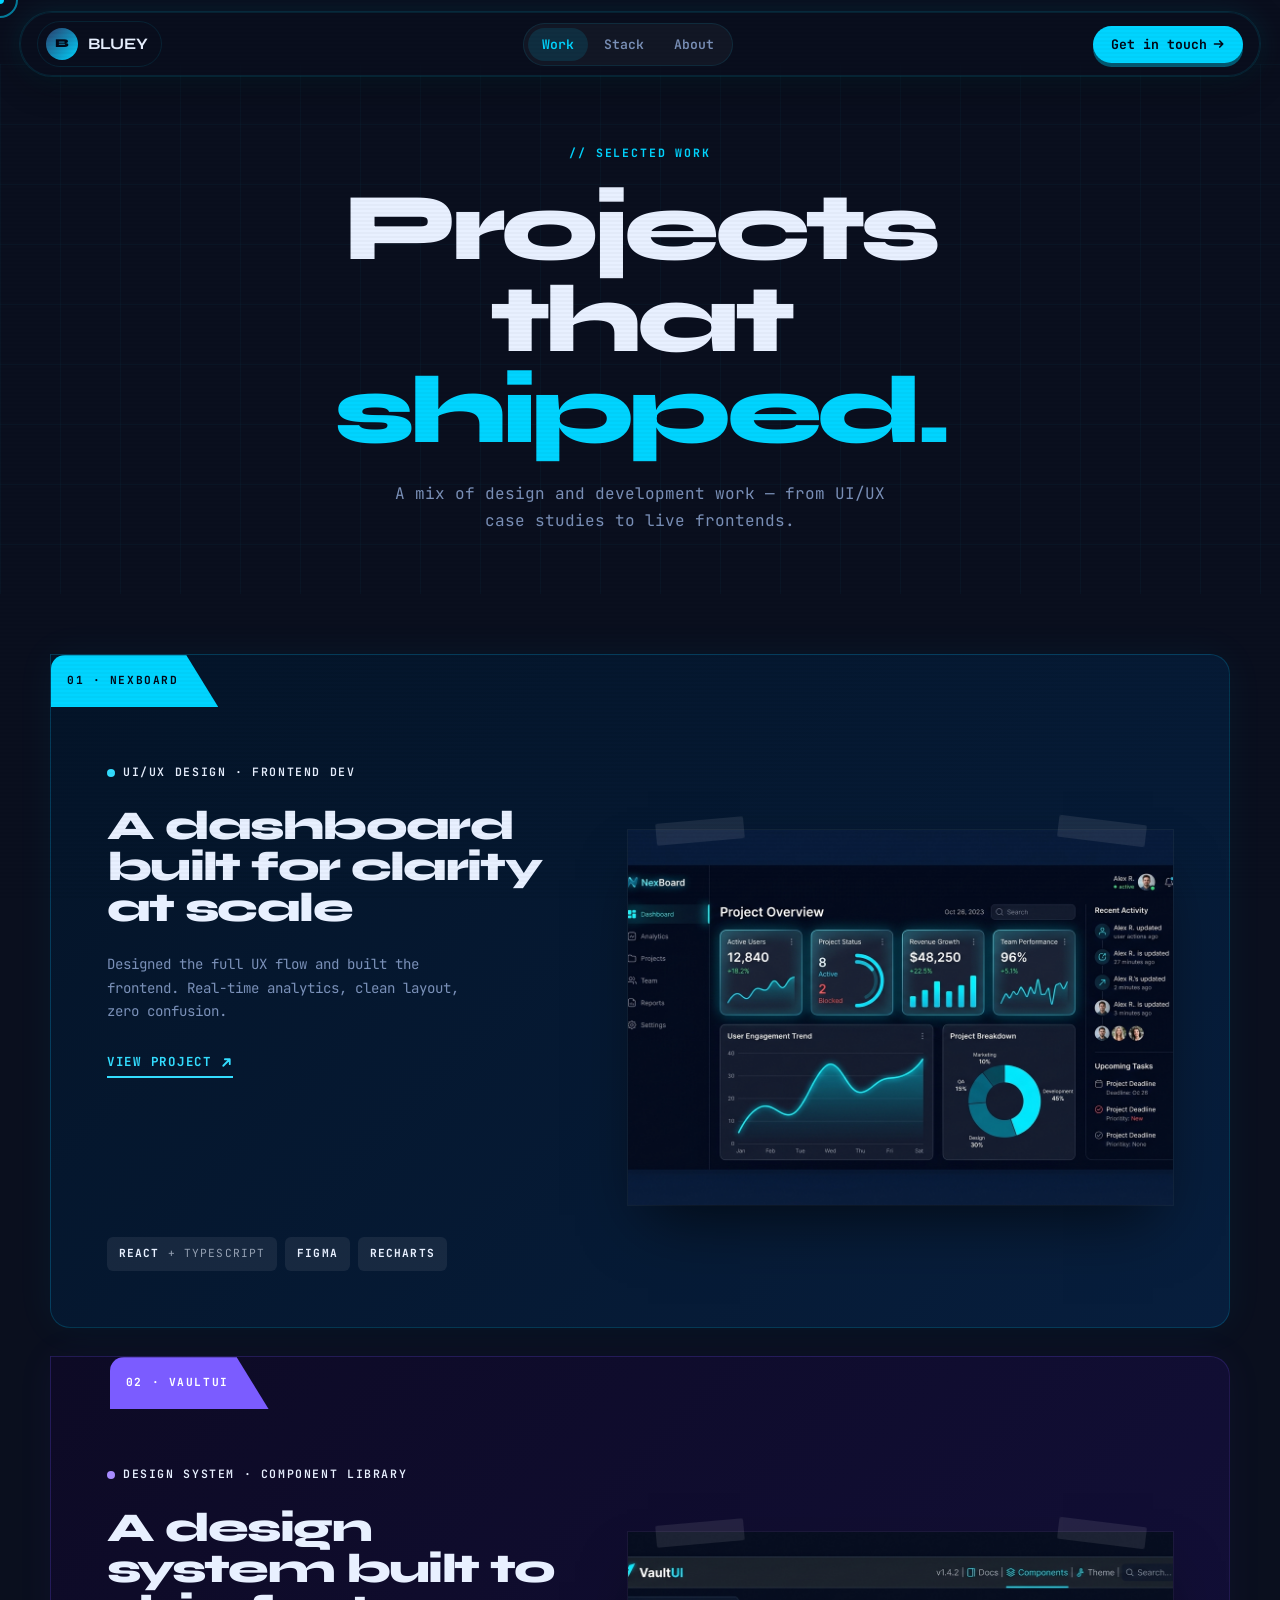
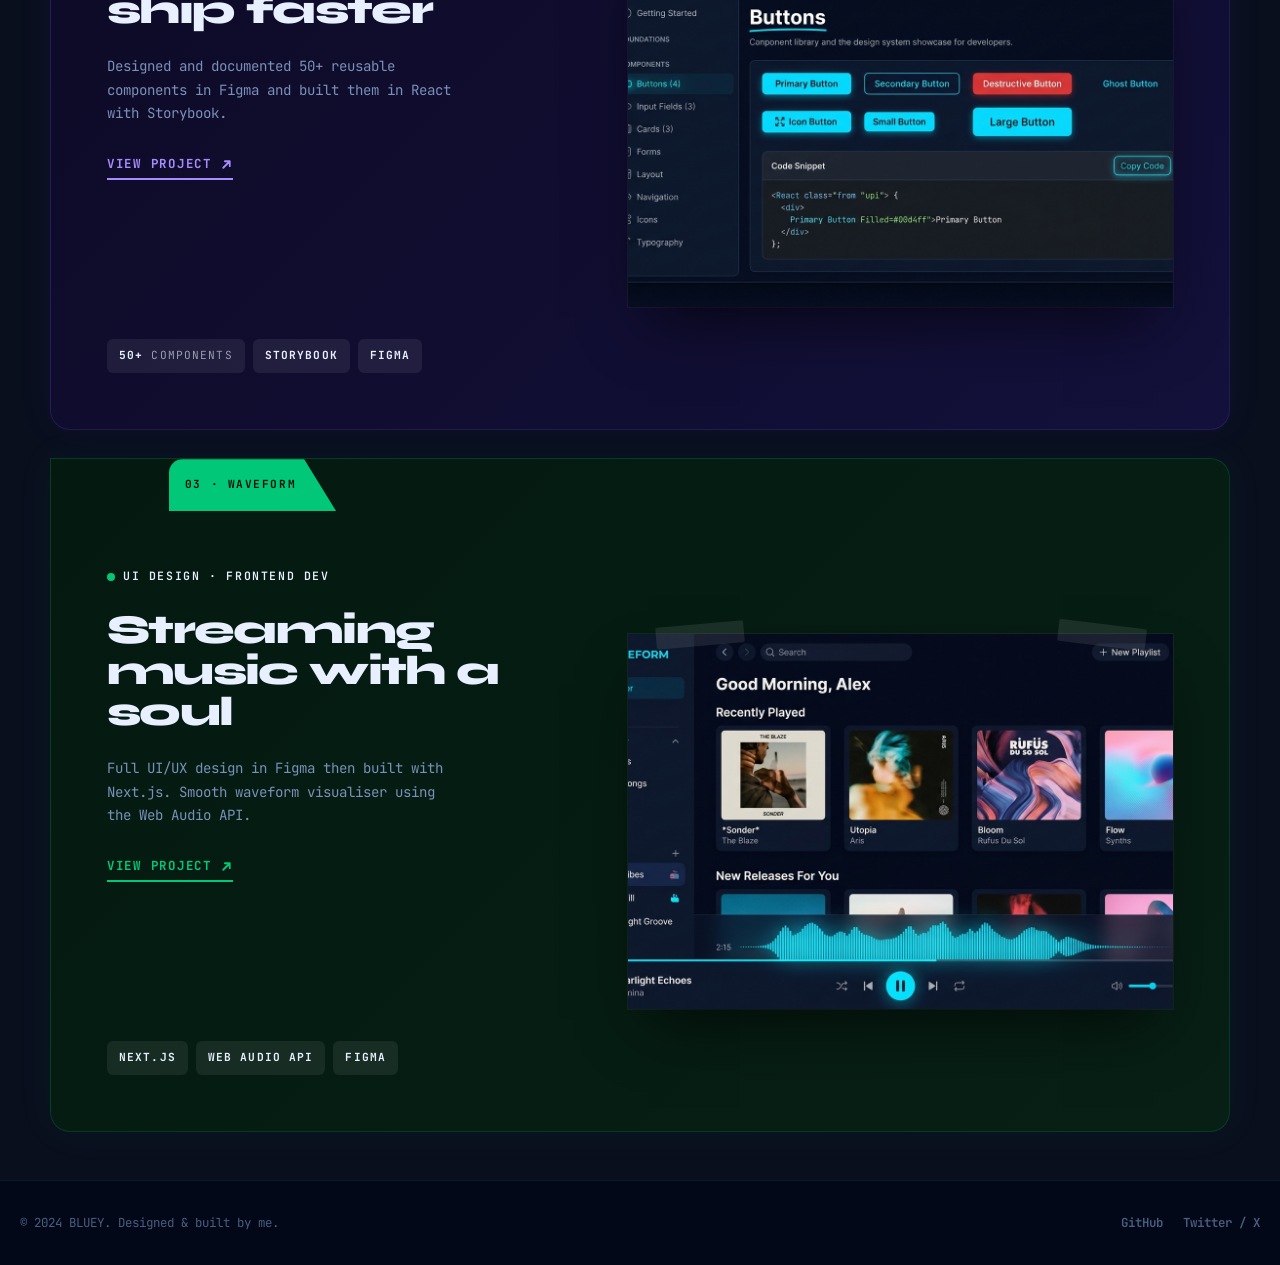
==== work.html @ d6773a20 "Add files via upload" ====
<!DOCTYPE html>
<html lang="en">
<head>
  <meta charset="UTF-8" />
  <meta name="viewport" content="width=device-width, initial-scale=1.0, viewport-fit=cover" />
  <title>Work | BLUEY</title>
  <meta name="description" content="Selected projects by BLUEY - UI/UX Designer and Frontend Developer." />
  <link rel="preconnect" href="https://fonts.googleapis.com" />
  <link rel="preconnect" href="https://fonts.gstatic.com" crossorigin />
  <link href="https://fonts.googleapis.com/css2?family=Syne:wght@400;500;600;700;800&family=JetBrains+Mono:wght@300;400;500;600;700&display=swap" rel="stylesheet" />
  <link rel="stylesheet" href="style.css" />
</head>
<body>

<div id="cursor-dot"></div>
<div id="cursor-ring"></div>
<div id="toast">// Email copied to clipboard</div>

<!-- HEADER -->
<header>
  <div class="nav-inner">
    <a href="index.html" class="nav-brand">
      <div class="nav-avatar">B</div>
      <span>BLUEY</span>
    </a>
    <nav class="nav-links">
      <a href="work.html" class="nav-active">Work</a>
      <a href="stack.html">Stack</a>
      <a href="about.html">About</a>
    </nav>
    <div class="nav-actions">
      <a href="contact.html" class="btn-hire">
        Get in touch
        <svg viewBox="0 0 16 16" width="12" height="12" fill="none" stroke="currentColor" stroke-width="2.2" stroke-linecap="round" stroke-linejoin="round"><path d="M2 8 H13 M9 4 L13 8 L9 12"/></svg>
      </a>
    </div>
  </div>
</header>

<!-- PAGE HERO -->
<section class="page-hero">
  <div class="page-hero-inner">
    <p class="page-eyebrow">// selected work</p>
    <h1 class="page-title">Projects that<br/><span class="text-cyan">shipped.</span></h1>
    <p class="page-sub">A mix of design and development work &mdash; from UI/UX case studies to live frontends.</p>
  </div>
</section>

<!-- WORK GRID -->
<section id="work" class="work-page-section">
  <div class="projects-stack">

    <!-- Card 1 -->
    <article class="project-card card--cyan reveal">
      <div class="card-tab-row"><span class="card-tab" style="background:var(--cyan-500);color:var(--navy-900);">01 &middot; NexBoard</span></div>
      <div class="card-body">
        <div class="card-content">
          <span class="card-label"><span class="card-label-dot" style="background:var(--cyan-400);"></span>UI/UX Design &middot; Frontend Dev</span>
          <h2 class="card-heading">A dashboard built for clarity at scale</h2>
          <p class="card-desc">Designed the full UX flow and built the frontend. Real-time analytics, clean layout, zero confusion.</p>
          <span class="card-cta-link">View project <svg viewBox="0 0 16 16" width="13" height="13" fill="none" stroke="currentColor" stroke-width="2.2" stroke-linecap="round" stroke-linejoin="round"><path d="M4 12 L12 4 M6 4 H12 V10"/></svg></span>
          <dl class="card-stats">
            <div class="stat-chip"><strong>React</strong><span> + TypeScript</span></div>
            <div class="stat-chip"><strong>Figma</strong></div>
            <div class="stat-chip"><strong>Recharts</strong></div>
          </dl>
        </div>
        <div class="card-image-wrap">
          <span class="card-tape card-tape-1"></span>
          <span class="card-tape card-tape-2"></span>
          <div class="card-img-frame"><img src="project_nexboard.jpg" alt="NexBoard dashboard UI" loading="lazy"/></div>
        </div>
      </div>
    </article>

    <!-- Card 2 -->
    <article class="project-card card--indigo reveal reveal-delay-1">
      <div class="card-tab-row"><span class="card-tab" style="background:#7b5cff;color:#fff;margin-left:5%;">02 &middot; VaultUI</span></div>
      <div class="card-body">
        <div class="card-content">
          <span class="card-label"><span class="card-label-dot" style="background:#a78bff;"></span>Design System &middot; Component Library</span>
          <h2 class="card-heading">A design system built to ship faster</h2>
          <p class="card-desc">Designed and documented 50+ reusable components in Figma and built them in React with Storybook.</p>
          <span class="card-cta-link" style="color:#a78bff;border-color:#a78bff;">View project <svg viewBox="0 0 16 16" width="13" height="13" fill="none" stroke="currentColor" stroke-width="2.2" stroke-linecap="round" stroke-linejoin="round"><path d="M4 12 L12 4 M6 4 H12 V10"/></svg></span>
          <dl class="card-stats">
            <div class="stat-chip"><strong>50+</strong><span> components</span></div>
            <div class="stat-chip"><strong>Storybook</strong></div>
            <div class="stat-chip"><strong>Figma</strong></div>
          </dl>
        </div>
        <div class="card-image-wrap">
          <span class="card-tape card-tape-1"></span>
          <span class="card-tape card-tape-2"></span>
          <div class="card-img-frame"><img src="project_vaultui.jpg" alt="VaultUI component library" loading="lazy"/></div>
        </div>
      </div>
    </article>

    <!-- Card 3 -->
    <article class="project-card card--emerald reveal reveal-delay-2">
      <div class="card-tab-row"><span class="card-tab" style="background:#00c878;color:#031208;margin-left:10%;">03 &middot; Waveform</span></div>
      <div class="card-body">
        <div class="card-content">
          <span class="card-label"><span class="card-label-dot" style="background:#00c878;"></span>UI Design &middot; Frontend Dev</span>
          <h2 class="card-heading">Streaming music with a soul</h2>
          <p class="card-desc">Full UI/UX design in Figma then built with Next.js. Smooth waveform visualiser using the Web Audio API.</p>
          <span class="card-cta-link" style="color:#00c878;border-color:#00c878;">View project <svg viewBox="0 0 16 16" width="13" height="13" fill="none" stroke="currentColor" stroke-width="2.2" stroke-linecap="round" stroke-linejoin="round"><path d="M4 12 L12 4 M6 4 H12 V10"/></svg></span>
          <dl class="card-stats">
            <div class="stat-chip"><strong>Next.js</strong></div>
            <div class="stat-chip"><strong>Web Audio API</strong></div>
            <div class="stat-chip"><strong>Figma</strong></div>
          </dl>
        </div>
        <div class="card-image-wrap">
          <span class="card-tape card-tape-1"></span>
          <span class="card-tape card-tape-2"></span>
          <div class="card-img-frame"><img src="project_waveform.jpg" alt="Waveform music app" loading="lazy"/></div>
        </div>
      </div>
    </article>

  </div>
</section>

<!-- FOOTER -->
<footer>
  <div class="footer-inner">
    <p class="footer-copy">&copy; 2024 BLUEY. Designed &amp; built by me.</p>
    <div class="footer-links">
      <a href="https://github.com/garriiii" target="_blank" rel="noopener">GitHub</a>
      <a href="https://x.com/https_bluey_sol" target="_blank" rel="noopener">Twitter / X</a>
    </div>
  </div>
</footer>

<script src="main.js"></script>
</body>
</html>
---- style.css ----
﻿/* ============================================
   DESIGN TOKENS
============================================ */
:root {
  --navy-900: #020817;
  --navy-800: #0a0f1e;
  --navy-700: #0d1529;
  --navy-600: #111b35;
  --navy-500: #162040;
  --navy-400: #1e2d52;
  --navy-300: #2a3d6b;
  --cyan-500: #00d4ff;
  --cyan-400: #33ddff;
  --cyan-300: #66e5ff;
  --cyan-glow: rgba(0, 212, 255, 0.12);
  --cyan-glow-strong: rgba(0, 212, 255, 0.28);
  --text-primary: #e8f0ff;
  --text-secondary: #7a90b8;
  --text-muted: #4a5d80;
  --border: rgba(0, 212, 255, 0.1);
  --border-hover: rgba(0, 212, 255, 0.32);
  --card-bg: rgba(13, 21, 41, 0.85);
  --font-display: 'Syne', sans-serif;
  --font-mono: 'JetBrains Mono', monospace;
}

/* ============================================
   RESET & BASE
============================================ */
*, *::before, *::after { box-sizing: border-box; margin: 0; padding: 0; }
html { scroll-behavior: smooth; }
body {
  font-family: var(--font-mono);
  background: var(--navy-800);
  color: var(--text-primary);
  overflow-x: hidden;
  cursor: none;
  line-height: 1.6;
}
a { color: inherit; text-decoration: none; }
img { display: block; max-width: 100%; }

/* Scan-line overlay */
body::before {
  content: '';
  position: fixed;
  inset: 0;
  background-image: repeating-linear-gradient(0deg, transparent, transparent 2px, rgba(0,0,0,0.025) 2px, rgba(0,0,0,0.025) 4px);
  pointer-events: none;
  z-index: 1000;
}

/* ============================================
   CURSOR
============================================ */
#cursor-dot {
  position: fixed;
  width: 8px; height: 8px;
  background: var(--cyan-500);
  border-radius: 50%;
  pointer-events: none;
  z-index: 9999;
  transform: translate(-50%, -50%);
  transition: width 0.18s, height 0.18s, background 0.18s;
}
#cursor-ring {
  position: fixed;
  width: 36px; height: 36px;
  border: 2px solid var(--cyan-500);
  border-radius: 50%;
  pointer-events: none;
  z-index: 9998;
  transform: translate(-50%, -50%);
  opacity: 0.55;
  transition: width 0.22s, height 0.22s, opacity 0.22s, border-color 0.18s;
}
body.cursor-hover #cursor-dot { width: 12px; height: 12px; background: var(--cyan-300); }
body.cursor-hover #cursor-ring { width: 56px; height: 56px; opacity: 1; border-color: var(--cyan-400); }

/* ============================================
   HEADER
============================================ */
header {
  position: sticky;
  top: 12px;
  z-index: 500;
  padding: 0 20px;
}
.nav-inner {
  max-width: 1240px;
  margin: 0 auto;
  display: flex;
  align-items: center;
  justify-content: space-between;
  gap: 12px;
  background: rgba(10, 15, 30, 0.88);
  backdrop-filter: blur(18px);
  -webkit-backdrop-filter: blur(18px);
  border: 1px solid var(--border);
  border-radius: 999px;
  padding: 8px 16px;
  box-shadow: 0 0 0 1px var(--border), 0 8px 32px rgba(0,0,0,0.4), 0 0 28px var(--cyan-glow);
}
.nav-brand {
  display: flex;
  align-items: center;
  gap: 10px;
  font-family: var(--font-display);
  font-weight: 700;
  font-size: 1rem;
  letter-spacing: -0.02em;
  color: var(--text-primary);
  padding: 6px 14px 6px 8px;
  border-radius: 999px;
  border: 1px solid var(--border);
  transition: border-color 0.2s, box-shadow 0.2s;
}
.nav-brand:hover { border-color: var(--border-hover); box-shadow: 0 0 14px var(--cyan-glow); }
.nav-avatar {
  width: 32px; height: 32px;
  border-radius: 50%;
  background: linear-gradient(135deg, var(--navy-300), var(--cyan-500));
  display: flex; align-items: center; justify-content: center;
  font-family: var(--font-display);
  font-weight: 800;
  font-size: 0.75rem;
  color: var(--navy-900);
  flex-shrink: 0;
}
.nav-links {
  display: flex;
  align-items: center;
  gap: 2px;
  background: rgba(255,255,255,0.04);
  border: 1px solid var(--border);
  border-radius: 999px;
  padding: 4px;
}
.nav-links a {
  font-family: var(--font-mono);
  font-size: 0.82rem;
  font-weight: 600;
  color: var(--text-secondary);
  padding: 6px 14px;
  border-radius: 999px;
  transition: color 0.2s, background 0.2s;
}
.nav-links a:hover { color: var(--cyan-500); background: var(--cyan-glow); }
.nav-actions { display: flex; align-items: center; gap: 8px; }
.btn-hire {
  display: none;
  align-items: center;
  gap: 6px;
  font-family: var(--font-mono);
  font-size: 0.82rem;
  font-weight: 700;
  color: var(--navy-900);
  background: var(--cyan-500);
  padding: 8px 18px;
  border-radius: 999px;
  border: none;
  cursor: pointer;
  transition: transform 0.15s, box-shadow 0.15s;
  box-shadow: 0 4px 0 rgba(0,140,170,0.6);
}
@media (min-width: 640px) { .btn-hire { display: inline-flex; } }
.btn-hire:hover { transform: translateY(-2px); box-shadow: 0 6px 0 rgba(0,140,170,0.6), 0 0 20px var(--cyan-glow-strong); }
.btn-hire:active { transform: translateY(2px); box-shadow: 0 2px 0 rgba(0,140,170,0.6); }

/* ============================================
   HERO
============================================ */
#top {
  position: relative;
  overflow: hidden;
  padding: 80px 20px 100px;
  background: var(--navy-800);
}
#top::after {
  content: '';
  position: absolute;
  inset: 0;
  background-image:
    linear-gradient(rgba(0,212,255,0.035) 1px, transparent 1px),
    linear-gradient(90deg, rgba(0,212,255,0.035) 1px, transparent 1px);
  background-size: 60px 60px;
  pointer-events: none;
}
.hero-glow {
  position: absolute;
  top: 50%; left: 50%;
  transform: translate(-50%, -50%);
  width: 700px; height: 700px;
  background: radial-gradient(circle, rgba(0,212,255,0.07) 0%, transparent 68%);
  pointer-events: none;
}
.hero-inner { position: relative; z-index: 1; max-width: 1240px; margin: 0 auto; }

/* Status badge */
.status-badge {
  display: inline-flex;
  align-items: center;
  gap: 8px;
  font-family: var(--font-mono);
  font-size: 0.72rem;
  font-weight: 600;
  letter-spacing: 0.1em;
  text-transform: uppercase;
  color: var(--cyan-500);
  border: 1px solid var(--border-hover);
  background: var(--cyan-glow);
  padding: 6px 14px;
  border-radius: 999px;
  margin-bottom: 40px;
  opacity: 0;
  transform: translateY(12px);
  animation: fadeUp 0.6s ease 0.1s forwards;
}
.status-dot {
  width: 7px; height: 7px;
  border-radius: 50%;
  background: var(--cyan-500);
  animation: pulse 2s ease-in-out infinite;
}
@keyframes pulse { 0%,100%{opacity:1;transform:scale(1)} 50%{opacity:0.35;transform:scale(0.65)} }
@keyframes fadeUp { to { opacity:1; transform:translateY(0); } }

/* Hero title chips */
.hero-title-wrap {
  display: flex;
  flex-direction: column;
  align-items: center;
  gap: 0.3em;
  font-family: var(--font-display);
  font-size: clamp(3rem, 13vw, 7.5rem);
  font-weight: 800;
  line-height: 0.93;
  letter-spacing: -0.05em;
  text-align: center;
  margin-bottom: 48px;
}
.hero-row {
  display: flex;
  flex-wrap: wrap;
  justify-content: center;
  align-items: flex-end;
  gap: 0.3em;
}
[data-chip] {
  display: inline-flex;
  align-items: center;
  position: relative;
  padding: 0.08em 0.22em 0.1em;
  border-radius: 6px;
  user-select: none;
  touch-action: none;
  cursor: grab;
  clip-path: polygon(0.1em 0, calc(100% - 0.1em) 0, calc(100% - 0.1em) 0.1em, 100% 0.1em, 100% calc(100% - 0.1em), calc(100% - 0.1em) calc(100% - 0.1em), calc(100% - 0.1em) 100%, 0.1em 100%, 0.1em calc(100% - 0.1em), 0 calc(100% - 0.1em), 0 0.1em, 0.1em 0.1em);
}
[data-chip]:active { cursor: grabbing; }
[data-chip="blue"] { background: var(--cyan-500); color: var(--navy-900); }
[data-chip="navy"] { background: var(--navy-400); color: var(--cyan-500); }
[data-chip="dark"] { background: var(--navy-600); color: var(--text-secondary); }
[data-chip="glow"] {
  background: transparent;
  color: var(--text-primary);
  border: 2px solid var(--cyan-500);
  box-shadow: 0 0 22px var(--cyan-glow), inset 0 0 22px var(--cyan-glow);
}

/* Hero sub */
.hero-sub { max-width: 1240px; margin: 0 auto; display: flex; flex-direction: column; align-items: center; gap: 32px; text-align: center; }
.hero-desc {
  max-width: 52ch;
  font-family: var(--font-mono);
  font-size: 1.05rem;
  line-height: 1.72;
  color: var(--text-secondary);
  opacity: 0;
  transform: translateY(14px);
  animation: fadeUp 0.6s ease 0.4s forwards;
}
.hero-ctas {
  display: flex;
  flex-wrap: wrap;
  gap: 14px;
  justify-content: center;
  opacity: 0;
  transform: translateY(14px);
  animation: fadeUp 0.6s ease 0.55s forwards;
}
.btn-primary {
  display: inline-flex;
  align-items: center;
  gap: 8px;
  font-family: var(--font-mono);
  font-size: 0.9rem;
  font-weight: 700;
  color: var(--navy-900);
  background: var(--cyan-500);
  padding: 14px 26px;
  border-radius: 999px;
  border: none;
  cursor: pointer;
  transition: transform 0.15s, box-shadow 0.15s;
  box-shadow: 0 5px 0 rgba(0,120,160,0.7);
  text-decoration: none;
}
.btn-primary:hover { transform: translateY(-2px); box-shadow: 0 7px 0 rgba(0,120,160,0.7), 0 0 24px var(--cyan-glow-strong); }
.btn-primary:active { transform: translateY(3px); box-shadow: 0 2px 0 rgba(0,120,160,0.7); }
.btn-secondary {
  display: inline-flex;
  align-items: center;
  gap: 8px;
  font-family: var(--font-mono);
  font-size: 0.9rem;
  font-weight: 700;
  color: var(--text-primary);
  background: rgba(255,255,255,0.05);
  padding: 14px 26px;
  border-radius: 999px;
  border: 1px solid var(--border-hover);
  cursor: pointer;
  transition: transform 0.15s, box-shadow 0.15s, border-color 0.2s, color 0.2s;
  box-shadow: 0 5px 0 rgba(0,0,0,0.3);
  text-decoration: none;
}
.btn-secondary:hover { transform: translateY(-2px); box-shadow: 0 7px 0 rgba(0,0,0,0.3), 0 0 18px var(--cyan-glow); border-color: var(--cyan-500); color: var(--cyan-400); }
.btn-secondary:active { transform: translateY(3px); box-shadow: 0 2px 0 rgba(0,0,0,0.3); }

/* Hero deco shapes */
.hero-deco { position: absolute; pointer-events: none; }
.deco-1 { top:12%; right:6%; width:72px; height:72px; border:2px solid var(--cyan-500); border-radius:16px; transform:rotate(-12deg); animation:float1 6s ease-in-out infinite; box-shadow:0 0 24px var(--cyan-glow),inset 0 0 24px var(--cyan-glow); opacity:0.65; }
.deco-2 { top:20%; left:4%; width:48px; height:96px; border:2px solid rgba(0,212,255,0.35); border-radius:8px; transform:rotate(14deg); animation:float2 7s ease-in-out infinite; opacity:0.45; }
.deco-3 { bottom:10%; right:3%; width:56px; height:56px; background:var(--cyan-500); clip-path:polygon(50% 0%,100% 38%,82% 100%,18% 100%,0% 38%); opacity:0.14; animation:float3 8s ease-in-out infinite; }
.deco-4 { bottom:12%; left:6%; width:80px; height:40px; border:2px solid rgba(0,212,255,0.28); border-radius:80px 80px 0 0; animation:float1 9s ease-in-out infinite; opacity:0.45; }
@media (max-width:900px) { .hero-deco { display:none; } }
@keyframes float1 { 0%,100%{transform:rotate(-12deg) translateY(0)} 50%{transform:rotate(-12deg) translateY(-12px)} }
@keyframes float2 { 0%,100%{transform:rotate(14deg) translateY(0)} 50%{transform:rotate(14deg) translateY(10px)} }
@keyframes float3 { 0%,100%{transform:rotate(0deg) translateY(0)} 50%{transform:rotate(10deg) translateY(-8px)} }

/* ============================================
   WORK SECTION
============================================ */
#work { position:relative; z-index:10; padding:60px 20px 20px; background:var(--navy-800); }
.section-header { max-width:1180px; margin:0 auto 56px; display:flex; flex-direction:column; align-items:center; gap:16px; text-align:center; }
.section-title { font-family:var(--font-display); font-size:clamp(2.4rem,6vw,4.6rem); font-weight:800; line-height:0.95; letter-spacing:-0.05em; color:var(--text-primary); display:flex; align-items:center; gap:16px; }
.section-title-icon { width:0.55em; height:0.55em; flex-shrink:0; }
.section-tag { font-family:var(--font-mono); font-size:0.72rem; font-weight:700; text-transform:uppercase; letter-spacing:0.14em; color:var(--text-secondary); border:2px solid var(--border-hover); padding:6px 16px; border-radius:999px; }

.projects-stack { max-width:1180px; margin:0 auto; }
.project-card { position:relative; border-radius:0 20px 20px 20px; overflow:hidden; margin-bottom:28px; transition:box-shadow 0.3s; }
@media (min-width:1024px) { .project-card { position:sticky; top:112px; } }
.project-card:nth-child(1){z-index:1}
.project-card:nth-child(2){z-index:2}
.project-card:nth-child(3){z-index:3}

.card-tab-row { display:flex; }
.card-tab {
  display:inline-flex; align-items:center; gap:8px;
  font-family:var(--font-mono); font-size:0.7rem; font-weight:700;
  text-transform:uppercase; letter-spacing:0.14em;
  height:52px; padding:0 40px 0 16px;
  clip-path:polygon(0 0, calc(100% - 32px) 0, 100% 100%, 0 100%);
  border-radius:14px 0 0 0;
}
.card-body {
  display:grid; gap:32px; padding:32px; min-height:520px;
}
@media (min-width:768px) { .card-body { grid-template-columns:1fr 1.15fr; gap:48px; padding:48px; min-height:580px; } }
@media (min-width:1024px) { .card-body { padding:56px; min-height:620px; } }

.card-content { display:flex; flex-direction:column; }
.card-label { display:inline-flex; align-items:center; gap:8px; font-family:var(--font-mono); font-size:0.72rem; font-weight:600; letter-spacing:0.14em; text-transform:uppercase; margin-bottom:24px; }
.card-label-dot { width:8px; height:8px; border-radius:50%; }
.card-heading { font-family:var(--font-display); font-size:clamp(1.8rem,3.2vw,3rem); font-weight:800; line-height:1; letter-spacing:-0.04em; margin-bottom:24px; max-width:14ch; color:var(--text-primary); }
.card-cta-link { display:inline-flex; align-items:center; gap:8px; font-family:var(--font-mono); font-size:0.78rem; font-weight:700; text-transform:uppercase; letter-spacing:0.14em; border-bottom:2px solid; padding-bottom:4px; width:fit-content; margin-bottom:40px; color:var(--cyan-400); border-color:var(--cyan-400); transition:gap 0.2s; }
.card-cta-link:hover { gap:14px; }
.card-cta-link svg { transition:transform 0.2s; }
.card-cta-link:hover svg { transform:translate(2px,-2px); }
.card-stats { margin-top:auto; display:flex; flex-wrap:wrap; gap:8px; }
.stat-chip { font-family:var(--font-mono); font-size:0.7rem; text-transform:uppercase; letter-spacing:0.1em; padding:8px 12px; border-radius:6px; background:rgba(255,255,255,0.07); color:var(--text-primary); }
.stat-chip strong { font-weight:700; }
.stat-chip span { opacity:0.6; }

.card-image-wrap { position:relative; align-self:center; }
.card-tape { position:absolute; z-index:10; height:22px; width:88px; border-radius:2px; opacity:0.4; }
.card-tape-1 { top:-10px; left:5%; transform:rotate(-5deg); background:rgba(255,255,255,0.22); }
.card-tape-2 { top:-10px; right:5%; transform:rotate(7deg); background:rgba(255,255,255,0.22); }
.card-img-frame { aspect-ratio:16/11; overflow:hidden; background:var(--navy-700); box-shadow:0 30px 60px -20px rgba(0,0,0,0.65), 0 0 0 1px rgba(255,255,255,0.05); }
.card-img-frame img { width:100%; height:100%; object-fit:cover; transition:transform 0.5s ease; }
.project-card:hover .card-img-frame img { transform:scale(1.04); }

/* Card themes */
.card--cyan { background:linear-gradient(135deg,#041428,#071e3d); border:1px solid rgba(0,212,255,0.18); box-shadow:0 0 40px rgba(0,212,255,0.05); }
.card--indigo { background:linear-gradient(135deg,#0d0a25,#13103b); border:1px solid rgba(120,90,255,0.18); box-shadow:0 0 40px rgba(120,90,255,0.05); }
.card--emerald { background:linear-gradient(135deg,#041a10,#071f15); border:1px solid rgba(0,200,120,0.18); box-shadow:0 0 40px rgba(0,200,120,0.05); }

/* ============================================
   SKILLS
============================================ */
#skills { padding:100px 20px; background:var(--navy-900); position:relative; overflow:hidden; }
#skills::before { content:''; position:absolute; top:-150px; left:50%; transform:translateX(-50%); width:800px; height:400px; background:radial-gradient(ellipse,rgba(0,212,255,0.055),transparent 70%); pointer-events:none; }
.skills-inner { max-width:1000px; margin:0 auto; }
.skills-grid { display:grid; grid-template-columns:repeat(auto-fit,minmax(260px,1fr)); gap:22px; margin-top:56px; }
.skill-group { background:var(--card-bg); border:1px solid var(--border); border-radius:16px; padding:26px; backdrop-filter:blur(12px); transition:border-color 0.3s,box-shadow 0.3s,transform 0.3s; }
.skill-group:hover { border-color:var(--border-hover); box-shadow:0 8px 32px rgba(0,0,0,0.3),0 0 20px var(--cyan-glow); transform:translateY(-4px); }
.skill-group-label { font-family:var(--font-mono); font-size:0.68rem; font-weight:700; text-transform:uppercase; letter-spacing:0.14em; color:var(--cyan-500); margin-bottom:14px; display:flex; align-items:center; gap:8px; }
.skill-group-label::before { content:''; display:block; width:6px; height:6px; border-radius:50%; background:var(--cyan-500); }
.skill-tags { display:flex; flex-wrap:wrap; gap:8px; }
.skill-tag { font-family:var(--font-mono); font-size:0.78rem; font-weight:500; color:var(--text-secondary); background:rgba(255,255,255,0.05); border:1px solid var(--border); padding:6px 12px; border-radius:6px; transition:color 0.2s,background 0.2s,border-color 0.2s; }
.skill-tag:hover { color:var(--cyan-400); background:var(--cyan-glow); border-color:var(--border-hover); }

/* ============================================
   ABOUT
============================================ */
#about { padding:100px 20px; background:var(--navy-800); position:relative; }
.about-inner { max-width:1000px; margin:0 auto; display:grid; gap:60px; align-items:center; }
@media (min-width:768px) { .about-inner { grid-template-columns:1fr 1fr; } }
.about-tag { font-family:var(--font-mono); font-size:0.7rem; font-weight:700; text-transform:uppercase; letter-spacing:0.16em; color:var(--cyan-500); margin-bottom:20px; display:flex; align-items:center; gap:10px; }
.about-tag::before { content:''; display:block; width:24px; height:2px; background:var(--cyan-500); }
.about-heading { font-family:var(--font-display); font-size:clamp(2rem,4vw,3.2rem); font-weight:800; line-height:1.05; letter-spacing:-0.04em; color:var(--text-primary); margin-bottom:24px; }
.about-text { font-family:var(--font-mono); font-size:0.95rem; line-height:1.75; color:var(--text-secondary); margin-bottom:16px; }
.about-text:last-of-type { margin-bottom:36px; }
.about-visual { display:flex; flex-direction:column; gap:16px; }
.about-avatar-card { background:var(--card-bg); border:1px solid var(--border); border-radius:20px; padding:32px; text-align:center; backdrop-filter:blur(12px); position:relative; overflow:hidden; }
.about-avatar-card::before { content:''; position:absolute; inset:0; background:linear-gradient(135deg,var(--cyan-glow),transparent); pointer-events:none; }
.about-avatar-circle { width:96px; height:96px; border-radius:50%; background:linear-gradient(135deg,var(--navy-300),var(--cyan-500)); display:flex; align-items:center; justify-content:center; font-family:var(--font-display); font-weight:800; font-size:2.4rem; color:var(--navy-900); margin:0 auto 16px; box-shadow:0 0 30px var(--cyan-glow-strong); }
.about-name { font-family:var(--font-display); font-weight:700; font-size:1.3rem; letter-spacing:-0.02em; color:var(--text-primary); margin-bottom:4px; }
.about-role { font-family:var(--font-mono); font-size:0.8rem; color:var(--cyan-500); font-weight:600; }
.about-mini-stats { display:grid; grid-template-columns:1fr 1fr; gap:12px; }
.mini-stat { background:var(--card-bg); border:1px solid var(--border); border-radius:12px; padding:20px; text-align:center; backdrop-filter:blur(8px); }
.mini-stat-num { font-family:var(--font-display); font-size:1.8rem; font-weight:800; letter-spacing:-0.03em; color:var(--cyan-500); }
.mini-stat-label { font-family:var(--font-mono); font-size:0.68rem; font-weight:600; text-transform:uppercase; letter-spacing:0.1em; color:var(--text-muted); margin-top:4px; }

/* ============================================
   CONTACT
============================================ */
#contact { padding:100px 20px 60px; background:var(--navy-900); position:relative; overflow:hidden; }
#contact::before { content:''; position:absolute; bottom:-200px; left:50%; transform:translateX(-50%); width:900px; height:500px; background:radial-gradient(ellipse,rgba(0,212,255,0.06),transparent 70%); pointer-events:none; }
.contact-inner { max-width:800px; margin:0 auto; text-align:center; }
.contact-eyebrow { font-family:var(--font-mono); font-size:0.72rem; font-weight:700; text-transform:uppercase; letter-spacing:0.16em; color:var(--cyan-500); margin-bottom:24px; display:flex; align-items:center; justify-content:center; gap:10px; }
.contact-eyebrow::before,.contact-eyebrow::after { content:''; display:block; width:32px; height:1px; background:var(--cyan-500); opacity:0.45; }
.contact-heading { font-family:var(--font-display); font-size:clamp(2.4rem,6vw,4.5rem); font-weight:800; letter-spacing:-0.05em; line-height:0.95; color:var(--text-primary); margin-bottom:24px; }
.contact-heading span { color:var(--cyan-500); text-shadow:0 0 28px var(--cyan-glow-strong); }
.contact-sub { font-family:var(--font-mono); font-size:1rem; line-height:1.72; color:var(--text-secondary); max-width:46ch; margin:0 auto 48px; }
.contact-email-btn { display:inline-flex; align-items:center; gap:10px; font-family:var(--font-mono); font-size:1rem; font-weight:700; color:var(--navy-900); background:var(--cyan-500); padding:16px 32px; border-radius:999px; border:none; cursor:pointer; transition:transform 0.15s,box-shadow 0.15s; box-shadow:0 5px 0 rgba(0,120,160,0.7); margin-bottom:16px; }
.contact-email-btn:hover { transform:translateY(-2px); box-shadow:0 7px 0 rgba(0,120,160,0.7),0 0 28px var(--cyan-glow-strong); }
.contact-email-btn:active { transform:translateY(3px); box-shadow:0 2px 0 rgba(0,120,160,0.7); }
.copy-feedback { font-family:var(--font-mono); font-size:0.75rem; color:var(--cyan-500); opacity:0; transition:opacity 0.3s; margin-bottom:48px; }
.copy-feedback.show { opacity:1; }

/* ============================================
   FOOTER
============================================ */
footer { padding:32px 20px; border-top:1px solid var(--border); background:var(--navy-900); }
.footer-inner { max-width:1240px; margin:0 auto; display:flex; flex-wrap:wrap; align-items:center; justify-content:space-between; gap:16px; }
.footer-copy { font-family:var(--font-mono); font-size:0.78rem; color:var(--text-muted); }
.footer-links { display:flex; gap:20px; }
.footer-links a { font-family:var(--font-mono); font-size:0.78rem; font-weight:600; color:var(--text-muted); transition:color 0.2s; }
.footer-links a:hover { color:var(--cyan-500); }

/* ============================================
   TOAST
============================================ */
#toast { position:fixed; bottom:32px; left:50%; transform:translateX(-50%) translateY(20px); background:var(--navy-400); border:1px solid var(--border-hover); color:var(--cyan-400); font-family:var(--font-mono); font-size:0.82rem; font-weight:600; padding:12px 24px; border-radius:999px; box-shadow:0 8px 32px rgba(0,0,0,0.4),0 0 16px var(--cyan-glow); z-index:9000; opacity:0; transition:opacity 0.3s,transform 0.3s; pointer-events:none; white-space:nowrap; }
#toast.show { opacity:1; transform:translateX(-50%) translateY(0); }

/* ============================================
   SCROLL REVEAL
============================================ */
.reveal { opacity:0; transform:translateY(24px); transition:opacity 0.65s ease,transform 0.65s ease; }
.reveal.visible { opacity:1; transform:translateY(0); }
.reveal-delay-1 { transition-delay:0.1s; }
.reveal-delay-2 { transition-delay:0.2s; }
.reveal-delay-3 { transition-delay:0.3s; }

/* ============================================
   RESPONSIVE
============================================ */
@media (max-width:640px) {
  header { top:8px; padding:0 10px; }
  .nav-inner { padding:6px 10px; }
  .nav-links a { padding:5px 10px; font-size:0.78rem; }
  #top { padding:60px 16px 80px; }
  .hero-title-wrap { font-size:clamp(2.5rem,14vw,4.5rem); }
  .card-body { padding:24px; min-height:auto; }
  .hero-desc br { display:none; }
}
/* ============================================
   ACTIVE NAV LINK
============================================ */
.nav-active {
  color: var(--cyan-500) !important;
  background: var(--cyan-glow) !important;
  border-radius: 999px;
}

/* ============================================
   ROLE PILLS (Home page)
============================================ */
.role-pills {
  display: flex;
  flex-wrap: wrap;
  justify-content: center;
  gap: 10px;
  margin-top: 40px;
  opacity: 0;
  transform: translateY(14px);
  animation: fadeUp 0.6s ease 0.7s forwards;
}
.role-pill {
  font-family: var(--font-mono);
  font-size: 0.72rem;
  font-weight: 600;
  text-transform: uppercase;
  letter-spacing: 0.12em;
  color: var(--text-secondary);
  background: rgba(255,255,255,0.04);
  border: 1px solid var(--border);
  padding: 7px 14px;
  border-radius: 999px;
  transition: color 0.2s, border-color 0.2s, background 0.2s;
}
.role-pill:hover { color: var(--cyan-400); border-color: var(--border-hover); background: var(--cyan-glow); }

/* ============================================
   PAGE HERO (inner pages)
============================================ */
.page-hero {
  padding: 80px 20px 60px;
  background: var(--navy-800);
  position: relative;
  overflow: hidden;
}
.page-hero::after {
  content: '';
  position: absolute;
  inset: 0;
  background-image:
    linear-gradient(rgba(0,212,255,0.03) 1px, transparent 1px),
    linear-gradient(90deg, rgba(0,212,255,0.03) 1px, transparent 1px);
  background-size: 60px 60px;
  pointer-events: none;
}
.page-hero-inner {
  max-width: 900px;
  margin: 0 auto;
  text-align: center;
  position: relative;
  z-index: 1;
}
.page-eyebrow {
  font-family: var(--font-mono);
  font-size: 0.72rem;
  font-weight: 700;
  text-transform: uppercase;
  letter-spacing: 0.16em;
  color: var(--cyan-500);
  margin-bottom: 20px;
  display: flex;
  align-items: center;
  justify-content: center;
  gap: 10px;
  opacity: 0;
  animation: fadeUp 0.5s ease 0.1s forwards;
}
.page-title {
  font-family: var(--font-display);
  font-size: clamp(3rem, 8vw, 6rem);
  font-weight: 800;
  line-height: 0.95;
  letter-spacing: -0.05em;
  color: var(--text-primary);
  margin-bottom: 24px;
  opacity: 0;
  animation: fadeUp 0.6s ease 0.2s forwards;
}
.text-cyan { color: var(--cyan-500); }
.page-sub {
  font-family: var(--font-mono);
  font-size: 1rem;
  line-height: 1.7;
  color: var(--text-secondary);
  max-width: 50ch;
  margin: 0 auto;
  opacity: 0;
  animation: fadeUp 0.6s ease 0.35s forwards;
}

/* ============================================
   WORK PAGE SECTION
============================================ */
.work-page-section {
  padding: 40px 20px 60px;
  background: var(--navy-800);
}
.card-desc {
  font-family: var(--font-mono);
  font-size: 0.88rem;
  line-height: 1.7;
  color: var(--text-secondary);
  margin-bottom: 28px;
  max-width: 44ch;
}

/* ============================================
   STACK PAGE SECTION
============================================ */
.stack-page-section {
  padding: 40px 20px 100px;
  background: var(--navy-900);
}
.stack-inner { max-width: 1100px; margin: 0 auto; }
.stack-category {
  padding: 56px 0;
  border-bottom: 1px solid var(--border);
}
.stack-category:last-child { border-bottom: none; }
.stack-cat-header { margin-bottom: 36px; }
.stack-cat-num {
  font-family: var(--font-mono);
  font-size: 0.7rem;
  font-weight: 700;
  letter-spacing: 0.14em;
  color: var(--cyan-500);
  text-transform: uppercase;
  display: block;
  margin-bottom: 8px;
}
.stack-cat-title {
  font-family: var(--font-display);
  font-size: clamp(1.8rem, 3.5vw, 2.8rem);
  font-weight: 800;
  letter-spacing: -0.04em;
  color: var(--text-primary);
  margin-bottom: 10px;
  display: flex;
  align-items: center;
  gap: 14px;
}
.learning-badge {
  font-family: var(--font-mono);
  font-size: 0.65rem;
  font-weight: 700;
  text-transform: uppercase;
  letter-spacing: 0.12em;
  color: var(--navy-900);
  background: var(--cyan-500);
  padding: 4px 10px;
  border-radius: 999px;
  vertical-align: middle;
  display: inline-block;
}
.stack-cat-desc {
  font-family: var(--font-mono);
  font-size: 0.9rem;
  line-height: 1.6;
  color: var(--text-secondary);
  max-width: 50ch;
}
.stack-tools-grid {
  display: grid;
  grid-template-columns: repeat(auto-fill, minmax(180px, 1fr));
  gap: 16px;
}
.stack-tool-card {
  background: var(--card-bg);
  border: 1px solid var(--border);
  border-radius: 14px;
  padding: 22px 20px;
  backdrop-filter: blur(10px);
  transition: border-color 0.3s, box-shadow 0.3s, transform 0.25s;
}
.stack-tool-card:hover {
  border-color: var(--border-hover);
  box-shadow: 0 8px 28px rgba(0,0,0,0.25), 0 0 16px var(--cyan-glow);
  transform: translateY(-3px);
}
.card-dim { opacity: 0.55; }
.card-dim:hover { opacity: 0.85; }
.tool-icon {
  width: 48px; height: 48px;
  border-radius: 10px;
  background: rgba(0,212,255,0.08);
  border: 1px solid var(--border);
  display: flex;
  align-items: center;
  justify-content: center;
  margin-bottom: 14px;
}
.tool-name {
  font-family: var(--font-display);
  font-size: 1rem;
  font-weight: 700;
  color: var(--text-primary);
  margin-bottom: 4px;
}
.tool-level {
  font-family: var(--font-mono);
  font-size: 0.68rem;
  font-weight: 600;
  text-transform: uppercase;
  letter-spacing: 0.1em;
}
.level-expert { color: var(--cyan-500); }
.level-strong { color: #a78bff; }
.level-learning { color: #f59e0b; }

/* ============================================
   ABOUT PAGE SECTION
============================================ */
.about-page-section {
  padding: 40px 20px 100px;
  background: var(--navy-800);
}
.about-page-inner {
  max-width: 1100px;
  margin: 0 auto;
  display: grid;
  gap: 60px;
  align-items: start;
}
@media (min-width: 900px) { .about-page-inner { grid-template-columns: 360px 1fr; } }

.about-text-col { display: flex; flex-direction: column; gap: 16px; }
.about-avatar-card {
  background: var(--card-bg);
  border: 1px solid var(--border);
  border-radius: 20px;
  padding: 32px;
  text-align: center;
  backdrop-filter: blur(12px);
  position: relative;
  overflow: hidden;
}
.about-avatar-card::before {
  content: '';
  position: absolute;
  inset: 0;
  background: linear-gradient(135deg, var(--cyan-glow), transparent);
  pointer-events: none;
}
.about-avatar-circle {
  width: 96px; height: 96px;
  border-radius: 50%;
  background: linear-gradient(135deg, var(--navy-300), var(--cyan-500));
  display: flex; align-items: center; justify-content: center;
  font-family: var(--font-display);
  font-weight: 800;
  font-size: 2.4rem;
  color: var(--navy-900);
  margin: 0 auto 16px;
  box-shadow: 0 0 30px var(--cyan-glow-strong);
}
.about-name { font-family: var(--font-display); font-weight: 800; font-size: 1.4rem; letter-spacing: -0.02em; color: var(--text-primary); margin-bottom: 4px; }
.about-role { font-family: var(--font-mono); font-size: 0.78rem; color: var(--cyan-500); font-weight: 600; margin-bottom: 12px; }
.about-status-row { display: flex; align-items: center; justify-content: center; gap: 8px; margin-top: 8px; }
.about-mini-stats { display: grid; grid-template-columns: 1fr 1fr; gap: 12px; }
.mini-stat { background: var(--card-bg); border: 1px solid var(--border); border-radius: 12px; padding: 18px; text-align: center; backdrop-filter: blur(8px); }
.mini-stat-num { font-family: var(--font-display); font-size: 1.8rem; font-weight: 800; letter-spacing: -0.03em; color: var(--cyan-500); }
.mini-stat-label { font-family: var(--font-mono); font-size: 0.65rem; font-weight: 600; text-transform: uppercase; letter-spacing: 0.1em; color: var(--text-muted); margin-top: 4px; }

.about-bio-col { display: flex; flex-direction: column; }
.about-tag { font-family: var(--font-mono); font-size: 0.7rem; font-weight: 700; text-transform: uppercase; letter-spacing: 0.16em; color: var(--cyan-500); margin-bottom: 20px; display: flex; align-items: center; gap: 10px; }
.about-tag::before { content: ''; display: block; width: 24px; height: 2px; background: var(--cyan-500); }
.about-heading { font-family: var(--font-display); font-size: clamp(1.8rem, 3.5vw, 2.8rem); font-weight: 800; line-height: 1.05; letter-spacing: -0.04em; color: var(--text-primary); margin-bottom: 28px; }
.about-text { font-family: var(--font-mono); font-size: 0.95rem; line-height: 1.78; color: var(--text-secondary); margin-bottom: 18px; }

.about-values { margin-top: 36px; padding-top: 36px; border-top: 1px solid var(--border); }
.values-title { font-family: var(--font-mono); font-size: 0.72rem; font-weight: 700; text-transform: uppercase; letter-spacing: 0.14em; color: var(--cyan-500); margin-bottom: 20px; }
.values-grid { display: grid; grid-template-columns: 1fr 1fr; gap: 16px; }
@media (max-width: 640px) { .values-grid { grid-template-columns: 1fr; } }
.value-item { display: flex; gap: 12px; align-items: flex-start; }
.value-icon { color: var(--cyan-500); font-size: 0.6rem; margin-top: 6px; flex-shrink: 0; }
.value-name { font-family: var(--font-mono); font-size: 0.82rem; font-weight: 700; color: var(--text-primary); margin-bottom: 3px; }
.value-desc { font-family: var(--font-mono); font-size: 0.76rem; color: var(--text-muted); line-height: 1.5; }

/* ============================================
   CONTACT PAGE SECTION
============================================ */
.contact-page-section {
  padding: 40px 20px 100px;
  background: var(--navy-900);
  position: relative;
  overflow: hidden;
}
.contact-page-section::before {
  content: '';
  position: absolute;
  top: -100px; left: 30%;
  width: 600px; height: 600px;
  background: radial-gradient(circle, rgba(0,212,255,0.06), transparent 65%);
  pointer-events: none;
}
.contact-page-inner {
  max-width: 1100px;
  margin: 0 auto;
  display: grid;
  gap: 48px;
  align-items: start;
  position: relative;
  z-index: 1;
}
@media (min-width: 900px) { .contact-page-inner { grid-template-columns: 1fr 400px; } }

.contact-heading { font-family: var(--font-display); font-size: clamp(2.4rem, 5vw, 4rem); font-weight: 800; letter-spacing: -0.05em; line-height: 1; color: var(--text-primary); margin-bottom: 20px; }
.contact-heading span { color: var(--cyan-500); text-shadow: 0 0 24px var(--cyan-glow-strong); }
.contact-sub { font-family: var(--font-mono); font-size: 1rem; line-height: 1.72; color: var(--text-secondary); }

.contact-card {
  background: var(--card-bg);
  border: 1px solid var(--border);
  border-radius: 20px;
  padding: 28px;
  backdrop-filter: blur(12px);
  margin-bottom: 24px;
}
.contact-card:hover { border-color: var(--border-hover); }
.contact-card-label { font-family: var(--font-mono); font-size: 0.68rem; font-weight: 700; text-transform: uppercase; letter-spacing: 0.14em; color: var(--cyan-500); margin-bottom: 14px; }
.contact-email-display { font-family: var(--font-display); font-size: 1.1rem; font-weight: 700; color: var(--text-primary); margin-bottom: 20px; word-break: break-all; }
.contact-card-actions { display: flex; flex-wrap: wrap; gap: 10px; margin-bottom: 12px; }
.contact-email-btn { display: inline-flex; align-items: center; gap: 8px; font-family: var(--font-mono); font-size: 0.88rem; font-weight: 700; color: var(--navy-900); background: var(--cyan-500); padding: 12px 22px; border-radius: 999px; border: none; cursor: pointer; transition: transform 0.15s, box-shadow 0.15s; box-shadow: 0 4px 0 rgba(0,120,160,0.7); }
.contact-email-btn:hover { transform: translateY(-2px); box-shadow: 0 6px 0 rgba(0,120,160,0.7), 0 0 20px var(--cyan-glow-strong); }
.contact-email-btn:active { transform: translateY(2px); box-shadow: 0 2px 0 rgba(0,120,160,0.7); }
.copy-feedback { font-family: var(--font-mono); font-size: 0.72rem; color: var(--cyan-500); opacity: 0; transition: opacity 0.3s; }
.copy-feedback.show { opacity: 1; }

.contact-looking { }
.contact-looking-label { font-family: var(--font-mono); font-size: 0.68rem; font-weight: 700; text-transform: uppercase; letter-spacing: 0.14em; color: var(--text-muted); margin-bottom: 12px; }
.contact-looking-tags { display: flex; flex-wrap: wrap; gap: 8px; }
.looking-tag { font-family: var(--font-mono); font-size: 0.76rem; font-weight: 600; color: var(--text-secondary); background: rgba(255,255,255,0.04); border: 1px solid var(--border); padding: 6px 14px; border-radius: 6px; transition: color 0.2s, border-color 0.2s, background 0.2s; }
.looking-tag:hover { color: var(--cyan-400); border-color: var(--border-hover); background: var(--cyan-glow); }

.contact-side-col { display: flex; flex-direction: column; gap: 16px; }
.contact-side-card { background: var(--card-bg); border: 1px solid var(--border); border-radius: 20px; padding: 24px; backdrop-filter: blur(12px); }
.social-links { display: flex; flex-direction: column; gap: 4px; margin-top: 4px; }
.social-link { display: flex; align-items: center; gap: 14px; padding: 14px; border-radius: 12px; transition: background 0.2s, border-color 0.2s; border: 1px solid transparent; }
.social-link:hover { background: var(--cyan-glow); border-color: var(--border-hover); }
.social-icon { width: 36px; height: 36px; border-radius: 8px; background: rgba(255,255,255,0.06); border: 1px solid var(--border); display: flex; align-items: center; justify-content: center; color: var(--text-secondary); flex-shrink: 0; transition: color 0.2s, background 0.2s; }
.social-link:hover .social-icon { color: var(--cyan-400); background: var(--cyan-glow); }
.social-text { flex: 1; display: flex; flex-direction: column; gap: 2px; }
.social-name { font-family: var(--font-display); font-size: 0.9rem; font-weight: 700; color: var(--text-primary); }
.social-handle { font-family: var(--font-mono); font-size: 0.72rem; color: var(--text-muted); }
.social-arrow { color: var(--text-muted); transition: color 0.2s, transform 0.2s; }
.social-link:hover .social-arrow { color: var(--cyan-400); transform: translate(2px, -2px); }
.avail-row { display: flex; align-items: center; gap: 10px; }
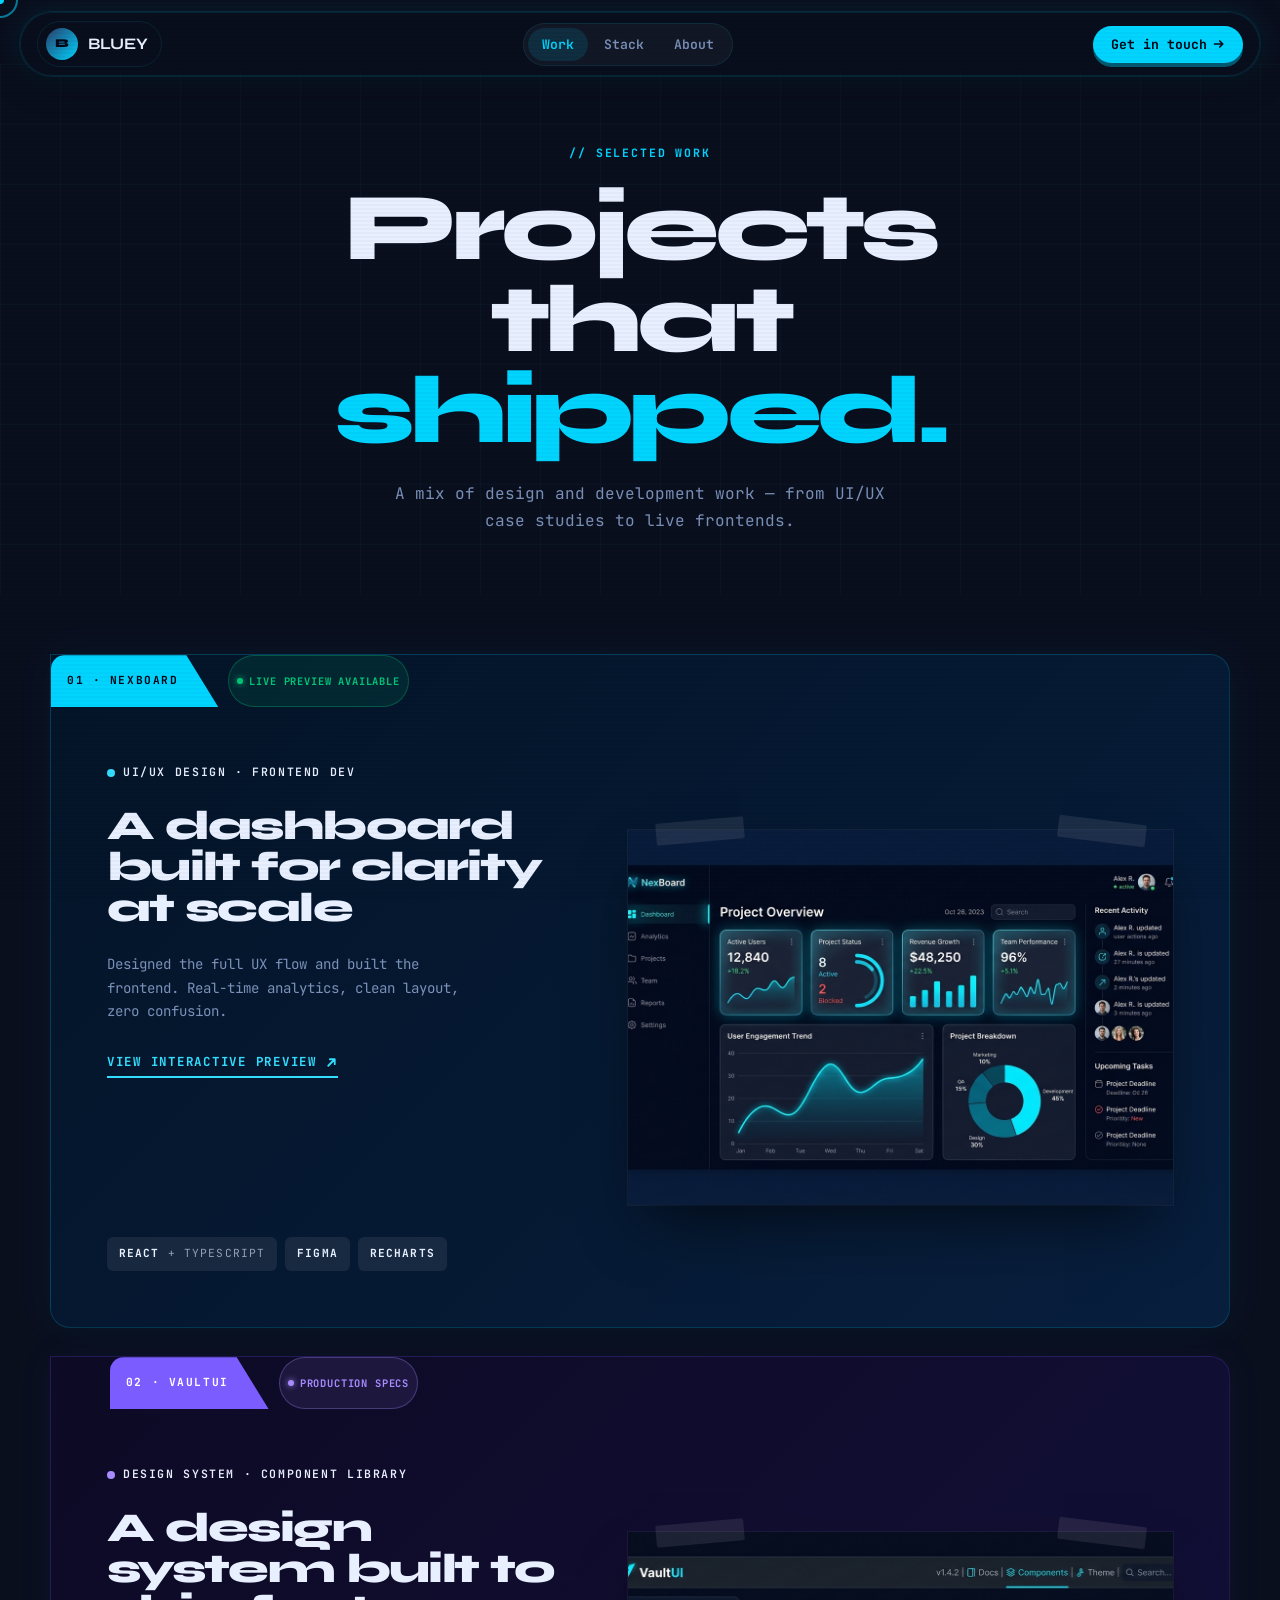
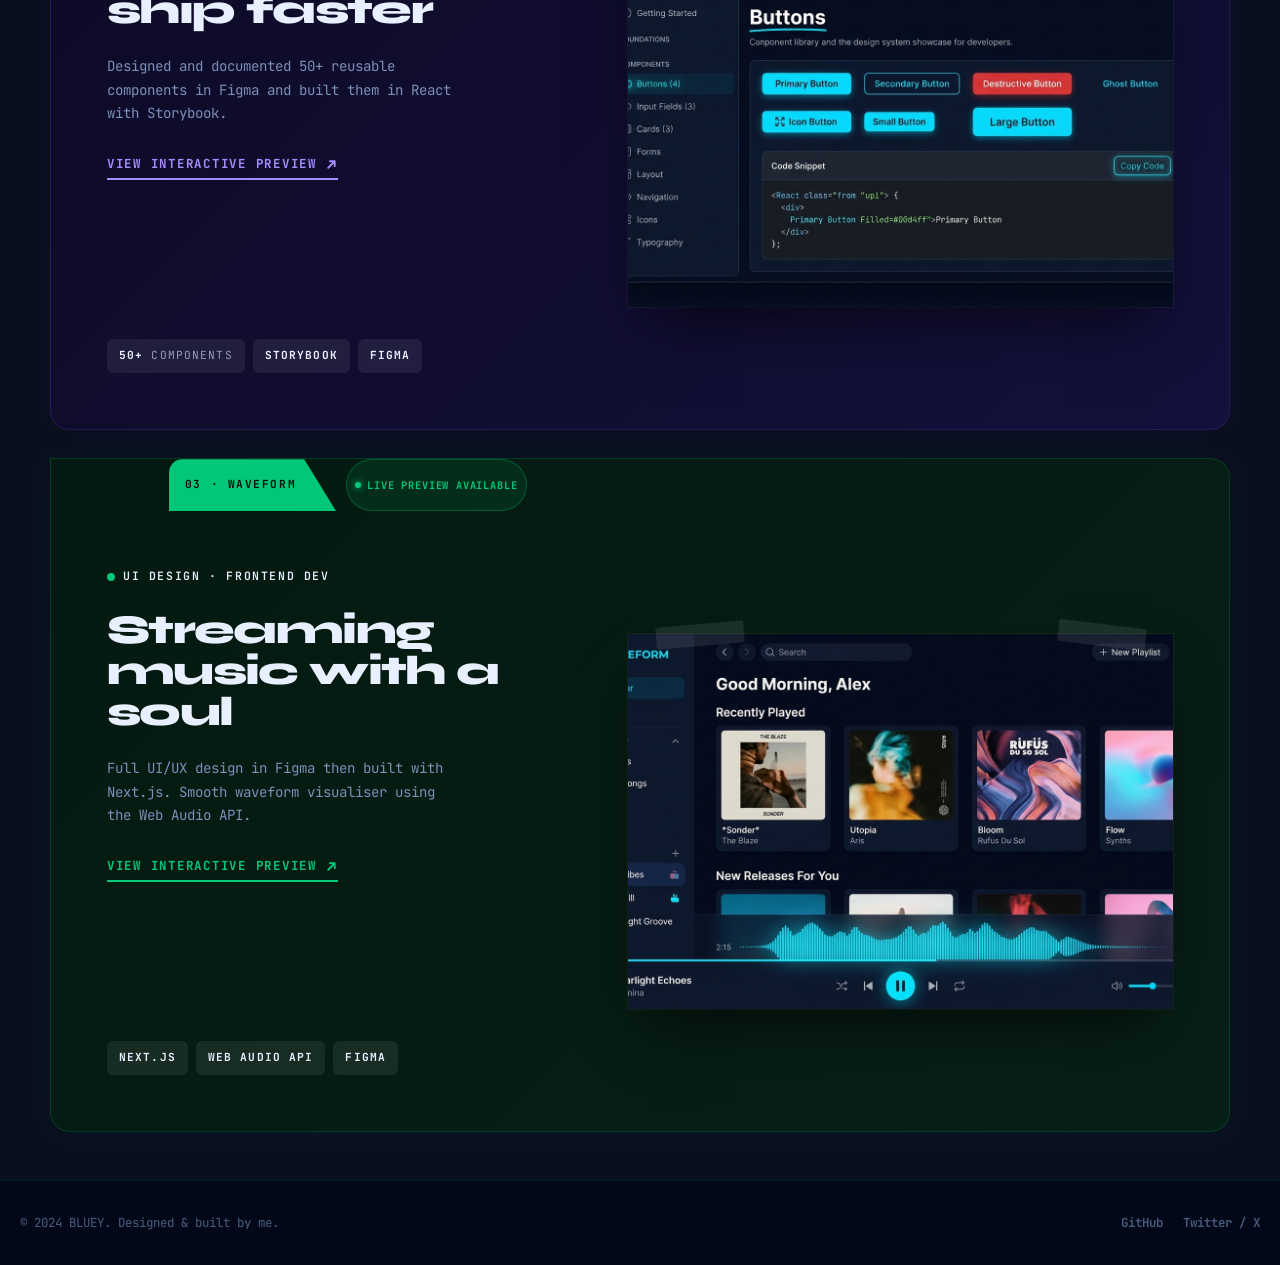
==== commit 03006c3f: "Update portfolio site Co-authored-by: Copilot <223556219+Copilot@users.noreply.github.com>" ====
--- a/work.html
+++ b/work.html
@@ -51,14 +51,26 @@
   <div class="projects-stack">
 
     <!-- Card 1 -->
-    <article class="project-card card--cyan reveal">
-      <div class="card-tab-row"><span class="card-tab" style="background:var(--cyan-500);color:var(--navy-900);">01 &middot; NexBoard</span></div>
+    <article class="project-card card--cyan reveal"
+      data-project-id="nexboard"
+      data-title="NexBoard"
+      data-tag="UI/UX Design &amp; Frontend Dev"
+      data-heading="A dashboard built for clarity at scale"
+      data-desc="Designed the full UX flow in Figma and developed the high-performance frontend in React and TypeScript. Features real-time analytics streaming, customized Recharts components, and modular widgets."
+      data-url="https://nexboard.cloud/dashboard"
+      data-img="project_nexboard.jpg"
+      data-stack="React,TypeScript,Figma,Recharts,Tailwind"
+      data-features="Real-time WebSocket data stream,Interactive drill-down analytics,Design tokens mapped from Figma variables,Fully responsive viewport scaling">
+      <div class="card-tab-row">
+        <span class="card-tab" style="background:var(--cyan-500);color:var(--navy-900);">01 &middot; NexBoard</span>
+        <span class="card-live-pill"><span class="card-live-dot"></span> Live Preview Available</span>
+      </div>
       <div class="card-body">
         <div class="card-content">
           <span class="card-label"><span class="card-label-dot" style="background:var(--cyan-400);"></span>UI/UX Design &middot; Frontend Dev</span>
           <h2 class="card-heading">A dashboard built for clarity at scale</h2>
           <p class="card-desc">Designed the full UX flow and built the frontend. Real-time analytics, clean layout, zero confusion.</p>
-          <span class="card-cta-link">View project <svg viewBox="0 0 16 16" width="13" height="13" fill="none" stroke="currentColor" stroke-width="2.2" stroke-linecap="round" stroke-linejoin="round"><path d="M4 12 L12 4 M6 4 H12 V10"/></svg></span>
+          <span class="card-cta-link">View interactive preview <svg viewBox="0 0 16 16" width="13" height="13" fill="none" stroke="currentColor" stroke-width="2.2" stroke-linecap="round" stroke-linejoin="round"><path d="M4 12 L12 4 M6 4 H12 V10"/></svg></span>
           <dl class="card-stats">
             <div class="stat-chip"><strong>React</strong><span> + TypeScript</span></div>
             <div class="stat-chip"><strong>Figma</strong></div>
@@ -74,14 +86,26 @@
     </article>
 
     <!-- Card 2 -->
-    <article class="project-card card--indigo reveal reveal-delay-1">
-      <div class="card-tab-row"><span class="card-tab" style="background:#7b5cff;color:#fff;margin-left:5%;">02 &middot; VaultUI</span></div>
+    <article class="project-card card--indigo reveal reveal-delay-1"
+      data-project-id="vaultui"
+      data-title="VaultUI Design System"
+      data-tag="Design System &amp; Component Library"
+      data-heading="A design system built to ship faster"
+      data-desc="Crafted 50+ enterprise components in Figma with auto-layout and variant properties, then brought them to life in React with Storybook documentation."
+      data-url="https://vault-ui.design/storybook"
+      data-img="project_vaultui.jpg"
+      data-stack="Figma,React,Storybook,CSS Modules,Zeroheight"
+      data-features="50+ accessible atomic components,WCAG AAA contrast compliance,Interactive Storybook playground,Full design token synchronization">
+      <div class="card-tab-row">
+        <span class="card-tab" style="background:#7b5cff;color:#fff;margin-left:5%;">02 &middot; VaultUI</span>
+        <span class="card-live-pill" style="color:#a78bff;border-color:rgba(167,139,255,0.3);background:rgba(167,139,255,0.1);"><span class="card-live-dot" style="background:#a78bff;box-shadow:0 0 6px #a78bff;"></span> Production Specs</span>
+      </div>
       <div class="card-body">
         <div class="card-content">
           <span class="card-label"><span class="card-label-dot" style="background:#a78bff;"></span>Design System &middot; Component Library</span>
           <h2 class="card-heading">A design system built to ship faster</h2>
           <p class="card-desc">Designed and documented 50+ reusable components in Figma and built them in React with Storybook.</p>
-          <span class="card-cta-link" style="color:#a78bff;border-color:#a78bff;">View project <svg viewBox="0 0 16 16" width="13" height="13" fill="none" stroke="currentColor" stroke-width="2.2" stroke-linecap="round" stroke-linejoin="round"><path d="M4 12 L12 4 M6 4 H12 V10"/></svg></span>
+          <span class="card-cta-link" style="color:#a78bff;border-color:#a78bff;">View interactive preview <svg viewBox="0 0 16 16" width="13" height="13" fill="none" stroke="currentColor" stroke-width="2.2" stroke-linecap="round" stroke-linejoin="round"><path d="M4 12 L12 4 M6 4 H12 V10"/></svg></span>
           <dl class="card-stats">
             <div class="stat-chip"><strong>50+</strong><span> components</span></div>
             <div class="stat-chip"><strong>Storybook</strong></div>
@@ -97,14 +121,26 @@
     </article>
 
     <!-- Card 3 -->
-    <article class="project-card card--emerald reveal reveal-delay-2">
-      <div class="card-tab-row"><span class="card-tab" style="background:#00c878;color:#031208;margin-left:10%;">03 &middot; Waveform</span></div>
+    <article class="project-card card--emerald reveal reveal-delay-2"
+      data-project-id="waveform"
+      data-title="Waveform Audio"
+      data-tag="UI Design &amp; Frontend Dev"
+      data-heading="Streaming music with a soul"
+      data-desc="Complete music player UX designed from scratch in Figma and built in Next.js. Features an interactive real-time visualizer canvas driven by the Web Audio API."
+      data-url="https://waveform-audio.stream/play"
+      data-img="project_waveform.jpg"
+      data-stack="Next.js,Web Audio API,Figma,Canvas API,Tailwind"
+      data-features="60FPS canvas audio frequency visualizer,Fluid queue management and playlists,Haptic responsive audio scrubber,Glassmorphism dark UI aesthetics">
+      <div class="card-tab-row">
+        <span class="card-tab" style="background:#00c878;color:#031208;margin-left:10%;">03 &middot; Waveform</span>
+        <span class="card-live-pill"><span class="card-live-dot"></span> Live Preview Available</span>
+      </div>
       <div class="card-body">
         <div class="card-content">
           <span class="card-label"><span class="card-label-dot" style="background:#00c878;"></span>UI Design &middot; Frontend Dev</span>
           <h2 class="card-heading">Streaming music with a soul</h2>
           <p class="card-desc">Full UI/UX design in Figma then built with Next.js. Smooth waveform visualiser using the Web Audio API.</p>
-          <span class="card-cta-link" style="color:#00c878;border-color:#00c878;">View project <svg viewBox="0 0 16 16" width="13" height="13" fill="none" stroke="currentColor" stroke-width="2.2" stroke-linecap="round" stroke-linejoin="round"><path d="M4 12 L12 4 M6 4 H12 V10"/></svg></span>
+          <span class="card-cta-link" style="color:#00c878;border-color:#00c878;">View interactive preview <svg viewBox="0 0 16 16" width="13" height="13" fill="none" stroke="currentColor" stroke-width="2.2" stroke-linecap="round" stroke-linejoin="round"><path d="M4 12 L12 4 M6 4 H12 V10"/></svg></span>
           <dl class="card-stats">
             <div class="stat-chip"><strong>Next.js</strong></div>
             <div class="stat-chip"><strong>Web Audio API</strong></div>
@@ -121,6 +157,70 @@
 
   </div>
 </section>
+
+<!-- INTERACTIVE PROJECT PREVIEW MODAL -->
+<div id="project-preview-modal" class="project-modal-backdrop" aria-hidden="true" role="dialog">
+  <div class="preview-modal-box">
+    <!-- Chrome Bar -->
+    <div class="preview-chrome">
+      <div class="preview-traffic-dots">
+        <span class="traffic-dot close" id="modal-close-dot" title="Close"></span>
+        <span class="traffic-dot min" title="Minimize"></span>
+        <span class="traffic-dot max" title="Expand"></span>
+      </div>
+      <div class="preview-address-bar">
+        <svg viewBox="0 0 16 16" width="12" height="12" fill="none" stroke="currentColor" stroke-width="2"><rect x="3" y="7" width="10" height="7" rx="1.5"/><path d="M5 7 V4.5 A3 3 0 0 1 11 4.5 V7"/></svg>
+        <span id="modal-url-display" class="preview-url-text">https://nexboard.cloud/dashboard</span>
+      </div>
+      <div class="preview-top-actions">
+        <button id="modal-close-btn" class="preview-close-btn">ESC &times;</button>
+      </div>
+    </div>
+
+    <!-- Modal Content -->
+    <div class="preview-body-scroll">
+      <!-- Image showcase view -->
+      <div class="preview-showcase-view">
+        <span class="preview-view-badge">● HIGH-RES INTERACTION VIEW</span>
+        <img id="modal-project-img" src="project_nexboard.jpg" alt="Project preview screenshot" class="preview-showcase-img" />
+      </div>
+
+      <!-- Info Column -->
+      <div class="preview-info-col">
+        <p id="modal-project-tag" class="preview-tag">// UI/UX &amp; FRONTEND</p>
+        <h3 id="modal-project-title" class="preview-title">NexBoard</h3>
+        <p id="modal-project-desc" class="preview-desc">Designed the full UX flow and built the frontend. Real-time analytics, clean layout, zero confusion.</p>
+
+        <!-- Tech stack chips -->
+        <div class="preview-specs-box">
+          <p class="preview-specs-heading">// Tech Stack &amp; Tools</p>
+          <div id="modal-project-stack" class="preview-chips-row">
+            <!-- populated by JS -->
+          </div>
+        </div>
+
+        <!-- Key Highlights -->
+        <div class="preview-features-wrap">
+          <p class="preview-specs-heading">// Key Highlights &amp; Specs</p>
+          <ul id="modal-project-features" class="preview-features-list">
+            <!-- populated by JS -->
+          </ul>
+        </div>
+
+        <!-- Actions -->
+        <div class="preview-modal-actions">
+          <a id="modal-primary-cta" href="contact.html" class="preview-action-primary">
+            Request Walkthrough / Demo
+            <svg viewBox="0 0 16 16" width="12" height="12" fill="none" stroke="currentColor" stroke-width="2.2"><path d="M2 8 H13 M9 4 L13 8 L9 12"/></svg>
+          </a>
+          <button id="modal-copy-link-btn" class="preview-action-secondary">
+            Copy Case Study Link
+          </button>
+        </div>
+      </div>
+    </div>
+  </div>
+</div>
 
 <!-- FOOTER -->
 <footer>
--- a/style.css
+++ b/style.css
@@ -1,4 +1,4 @@
-﻿/* ============================================
+/* ============================================
    DESIGN TOKENS
 ============================================ */
 :root {
@@ -34,8 +34,10 @@
   background: var(--navy-800);
   color: var(--text-primary);
   overflow-x: hidden;
-  cursor: none;
   line-height: 1.6;
+}
+@media (hover: hover) and (pointer: fine) {
+  body { cursor: none; }
 }
 a { color: inherit; text-decoration: none; }
 img { display: block; max-width: 100%; }
@@ -62,6 +64,7 @@
   z-index: 9999;
   transform: translate(-50%, -50%);
   transition: width 0.18s, height 0.18s, background 0.18s;
+  display: none;
 }
 #cursor-ring {
   position: fixed;
@@ -73,6 +76,11 @@
   transform: translate(-50%, -50%);
   opacity: 0.55;
   transition: width 0.22s, height 0.22s, opacity 0.22s, border-color 0.18s;
+  display: none;
+}
+@media (hover: hover) and (pointer: fine) {
+  #cursor-dot { display: block; }
+  #cursor-ring { display: block; }
 }
 body.cursor-hover #cursor-dot { width: 12px; height: 12px; background: var(--cyan-300); }
 body.cursor-hover #cursor-ring { width: 56px; height: 56px; opacity: 1; border-color: var(--cyan-400); }
@@ -753,6 +761,48 @@
   margin: 0 auto 16px;
   box-shadow: 0 0 30px var(--cyan-glow-strong);
 }
+.about-avatar-frame {
+  position: relative;
+  width: 104px;
+  height: 104px;
+  margin: 0 auto 16px;
+  border-radius: 50%;
+  padding: 4px;
+  background: linear-gradient(135deg, var(--cyan-500), #7b5cff, var(--cyan-400));
+  box-shadow: 0 0 25px var(--cyan-glow-strong), 0 8px 24px rgba(0,0,0,0.4);
+  transition: transform 0.3s cubic-bezier(0.34, 1.56, 0.64, 1), box-shadow 0.3s;
+}
+.about-avatar-frame:hover {
+  transform: scale(1.06) rotate(1deg);
+  box-shadow: 0 0 35px var(--cyan-500), 0 12px 30px rgba(0,0,0,0.5);
+}
+.about-avatar-img {
+  width: 100%;
+  height: 100%;
+  border-radius: 50%;
+  object-fit: cover;
+  background: var(--navy-800);
+  display: block;
+  border: 2px solid var(--navy-900);
+}
+.about-avatar-badge {
+  position: absolute;
+  bottom: 0;
+  right: -2px;
+  width: 32px;
+  height: 32px;
+  border-radius: 50%;
+  background: linear-gradient(135deg, var(--cyan-400), var(--cyan-500));
+  color: var(--navy-900);
+  font-family: var(--font-display);
+  font-weight: 800;
+  font-size: 0.85rem;
+  display: flex;
+  align-items: center;
+  justify-content: center;
+  border: 2.5px solid var(--navy-900);
+  box-shadow: 0 2px 10px rgba(0, 212, 255, 0.5);
+}
 .about-name { font-family: var(--font-display); font-weight: 800; font-size: 1.4rem; letter-spacing: -0.02em; color: var(--text-primary); margin-bottom: 4px; }
 .about-role { font-family: var(--font-mono); font-size: 0.78rem; color: var(--cyan-500); font-weight: 600; margin-bottom: 12px; }
 .about-status-row { display: flex; align-items: center; justify-content: center; gap: 8px; margin-top: 8px; }
@@ -844,4 +894,813 @@
 .social-handle { font-family: var(--font-mono); font-size: 0.72rem; color: var(--text-muted); }
 .social-arrow { color: var(--text-muted); transition: color 0.2s, transform 0.2s; }
 .social-link:hover .social-arrow { color: var(--cyan-400); transform: translate(2px, -2px); }
-.avail-row { display: flex; align-items: center; gap: 10px; }+.avail-row { display: flex; align-items: center; gap: 10px; }
+
+/* ============================================
+   ABOUT TIC-TAC-TOE MINI GAME SECTION
+============================================ */
+.game-section {
+  padding: 60px 20px 100px;
+  background: var(--navy-900);
+  position: relative;
+  border-top: 1px solid var(--border);
+}
+.game-inner {
+  max-width: 760px;
+  margin: 0 auto;
+}
+
+/* Quote Banner */
+.game-quote-wrap {
+  text-align: center;
+  margin-bottom: 38px;
+}
+.game-quote-box {
+  display: inline-flex;
+  align-items: center;
+  justify-content: center;
+  gap: 10px;
+}
+.quote-mark {
+  font-family: var(--font-display);
+  font-size: clamp(2.2rem, 5vw, 3.2rem);
+  font-weight: 800;
+  color: var(--cyan-500);
+  line-height: 1;
+  text-shadow: 0 0 20px var(--cyan-glow-strong);
+}
+.quote-text {
+  font-family: var(--font-display);
+  font-size: clamp(1.6rem, 3.8vw, 2.5rem);
+  font-weight: 800;
+  color: var(--text-primary);
+  letter-spacing: -0.035em;
+  line-height: 1.15;
+}
+.quote-sub {
+  font-family: var(--font-mono);
+  font-size: 0.85rem;
+  color: var(--text-secondary);
+  margin-top: 10px;
+}
+
+/* Game Card */
+.ttt-card {
+  background: rgba(13, 21, 41, 0.85);
+  border: 1px solid var(--border-hover);
+  border-radius: 24px;
+  padding: 32px 28px;
+  backdrop-filter: blur(14px);
+  -webkit-backdrop-filter: blur(14px);
+  box-shadow: 0 16px 48px rgba(0,0,0,0.5), 0 0 35px var(--cyan-glow);
+}
+
+.ttt-header {
+  display: flex;
+  flex-wrap: wrap;
+  align-items: center;
+  justify-content: space-between;
+  gap: 16px;
+  margin-bottom: 24px;
+  padding-bottom: 18px;
+  border-bottom: 1px solid var(--border);
+}
+.ttt-meta {
+  display: flex;
+  flex-direction: column;
+  gap: 4px;
+}
+.ttt-tag {
+  font-family: var(--font-mono);
+  font-size: 0.7rem;
+  font-weight: 700;
+  text-transform: uppercase;
+  letter-spacing: 0.14em;
+  color: var(--cyan-500);
+}
+.ttt-title {
+  font-family: var(--font-display);
+  font-size: 1.3rem;
+  font-weight: 800;
+  color: var(--text-primary);
+  letter-spacing: -0.02em;
+}
+
+.ttt-controls-row {
+  display: flex;
+  flex-wrap: wrap;
+  align-items: center;
+  gap: 10px;
+}
+.ttt-segmented-ctrl {
+  display: inline-flex;
+  background: rgba(255,255,255,0.04);
+  border: 1px solid var(--border);
+  border-radius: 999px;
+  padding: 3px;
+  gap: 2px;
+}
+.ttt-seg-btn {
+  font-family: var(--font-mono);
+  font-size: 0.72rem;
+  font-weight: 600;
+  color: var(--text-secondary);
+  background: transparent;
+  border: none;
+  padding: 5px 12px;
+  border-radius: 999px;
+  cursor: pointer;
+  transition: all 0.2s;
+}
+.ttt-seg-btn:hover {
+  color: var(--text-primary);
+}
+.ttt-seg-btn.active {
+  background: var(--cyan-500);
+  color: var(--navy-900);
+  font-weight: 700;
+  box-shadow: 0 0 12px var(--cyan-glow);
+}
+.ttt-seg-btn.btn-diff-rage {
+  color: #ff5c7a;
+}
+.ttt-seg-btn.btn-diff-rage:hover {
+  color: #ff3b5c;
+  background: rgba(255, 59, 92, 0.12);
+}
+.ttt-seg-btn.btn-diff-rage.active {
+  background: linear-gradient(135deg, #ff3b5c, #d90429);
+  color: #ffffff;
+  font-weight: 800;
+  box-shadow: 0 0 16px rgba(255, 59, 92, 0.65);
+}
+
+.ttt-action-btn {
+  font-family: var(--font-mono);
+  font-size: 0.72rem;
+  font-weight: 700;
+  color: var(--text-secondary);
+  background: rgba(255,255,255,0.05);
+  border: 1px solid var(--border);
+  padding: 6px 12px;
+  border-radius: 8px;
+  cursor: pointer;
+  display: inline-flex;
+  align-items: center;
+  gap: 6px;
+  transition: all 0.2s;
+}
+.ttt-action-btn:hover {
+  color: var(--cyan-400);
+  border-color: var(--border-hover);
+  background: var(--cyan-glow);
+}
+
+/* Status Bar */
+.ttt-status-bar {
+  display: flex;
+  justify-content: center;
+  margin-bottom: 24px;
+}
+.ttt-status-pill {
+  display: inline-flex;
+  align-items: center;
+  gap: 10px;
+  padding: 8px 20px;
+  border-radius: 999px;
+  font-family: var(--font-mono);
+  font-size: 0.84rem;
+  font-weight: 700;
+  border: 1px solid var(--border);
+  background: rgba(3, 8, 20, 0.6);
+  transition: all 0.25s;
+}
+.ttt-status-pill.turn-x {
+  color: var(--cyan-400);
+  border-color: rgba(0, 212, 255, 0.35);
+  box-shadow: 0 0 14px var(--cyan-glow);
+}
+.ttt-status-pill.turn-x .status-dot {
+  background: var(--cyan-400);
+  box-shadow: 0 0 8px var(--cyan-400);
+}
+.ttt-status-pill.turn-o {
+  color: #a78bff;
+  border-color: rgba(167, 139, 255, 0.35);
+  box-shadow: 0 0 14px rgba(167, 139, 255, 0.2);
+}
+.ttt-status-pill.turn-o .status-dot {
+  background: #a78bff;
+  box-shadow: 0 0 8px #a78bff;
+}
+.ttt-status-pill.win-x {
+  color: var(--cyan-300);
+  border-color: var(--cyan-400);
+  background: rgba(0, 212, 255, 0.15);
+  box-shadow: 0 0 18px var(--cyan-glow-strong);
+}
+.ttt-status-pill.win-o {
+  color: #c4b5fd;
+  border-color: #a78bff;
+  background: rgba(167, 139, 255, 0.15);
+  box-shadow: 0 0 18px rgba(167, 139, 255, 0.3);
+}
+.ttt-status-pill.draw {
+  color: #f59e0b;
+  border-color: rgba(245, 158, 11, 0.35);
+  background: rgba(245, 158, 11, 0.1);
+  box-shadow: 0 0 14px rgba(245, 158, 11, 0.2);
+}
+.ttt-status-pill.rage-loss {
+  color: #ff3b5c;
+  border-color: #ff3b5c;
+  background: rgba(255, 59, 92, 0.16);
+  box-shadow: 0 0 22px rgba(255, 59, 92, 0.45);
+  font-weight: 800;
+  animation: ragePulse 1.2s infinite alternate ease-in-out;
+}
+@keyframes ragePulse {
+  0% { transform: scale(1); box-shadow: 0 0 14px rgba(255, 59, 92, 0.3); }
+  100% { transform: scale(1.03); box-shadow: 0 0 26px rgba(255, 59, 92, 0.6); }
+}
+
+/* Gaslighting Commentary Box */
+.ttt-gaslight-box {
+  display: none;
+  max-width: 480px;
+  margin: 0 auto 20px;
+  align-items: center;
+  gap: 14px;
+  background: rgba(255, 59, 92, 0.08);
+  border: 1px solid rgba(255, 59, 92, 0.35);
+  border-radius: 14px;
+  padding: 12px 18px;
+  box-shadow: 0 4px 20px rgba(0, 0, 0, 0.3), 0 0 15px rgba(255, 59, 92, 0.15);
+  transition: all 0.3s ease;
+}
+.ttt-gaslight-box.active {
+  display: flex;
+}
+.gaslight-avatar {
+  font-size: 1.6rem;
+  flex-shrink: 0;
+  animation: botWobble 2s infinite ease-in-out;
+}
+.gaslight-content {
+  display: flex;
+  flex-direction: column;
+  gap: 2px;
+  text-align: left;
+}
+.gaslight-author {
+  font-family: var(--font-mono);
+  font-size: 0.65rem;
+  font-weight: 700;
+  color: #ff5c7a;
+  letter-spacing: 0.12em;
+  text-transform: uppercase;
+}
+.gaslight-message {
+  font-family: var(--font-mono);
+  font-size: 0.84rem;
+  color: var(--text-primary);
+  line-height: 1.45;
+  font-style: italic;
+  transition: opacity 0.2s;
+}
+@keyframes botWobble {
+  0%, 100% { transform: translateY(0); }
+  50% { transform: translateY(-3px); }
+}
+
+/* Ragebait Troll Banner */
+.ttt-rage-banner {
+  display: none;
+  max-width: 440px;
+  margin: 0 auto 22px;
+  background: linear-gradient(135deg, rgba(255, 59, 92, 0.18), rgba(123, 92, 255, 0.18));
+  border: 1.5px solid #ff3b5c;
+  border-radius: 16px;
+  padding: 16px 20px;
+  text-align: center;
+  box-shadow: 0 10px 30px rgba(0,0,0,0.5), 0 0 30px rgba(255, 59, 92, 0.4);
+  animation: rageBannerPop 0.4s cubic-bezier(0.34, 1.56, 0.64, 1) forwards;
+}
+.ttt-rage-banner.active {
+  display: block;
+}
+.rage-skull {
+  font-size: 2rem;
+  display: inline-block;
+  margin-bottom: 6px;
+  animation: skullBounce 0.7s infinite alternate ease-in-out;
+}
+.rage-quote {
+  font-family: var(--font-display);
+  font-size: 1.25rem;
+  font-weight: 800;
+  color: #ff4d6d;
+  letter-spacing: -0.02em;
+  text-shadow: 0 0 16px rgba(255, 77, 109, 0.6);
+  margin-bottom: 4px;
+}
+.rage-tagline {
+  font-family: var(--font-mono);
+  font-size: 0.72rem;
+  color: var(--text-muted);
+}
+@keyframes rageBannerPop {
+  0% { transform: scale(0.85) translateY(-8px); opacity: 0; }
+  100% { transform: scale(1) translateY(0); opacity: 1; }
+}
+@keyframes skullBounce {
+  0% { transform: rotate(-8deg) scale(1); }
+  100% { transform: rotate(8deg) scale(1.15); }
+}
+
+/* 3x3 Grid */
+.ttt-board-container {
+  display: flex;
+  justify-content: center;
+  margin-bottom: 28px;
+}
+.ttt-board {
+  display: grid;
+  grid-template-columns: repeat(3, 102px);
+  grid-template-rows: repeat(3, 102px);
+  gap: 12px;
+}
+.ttt-cell {
+  width: 102px;
+  height: 102px;
+  background: rgba(6, 12, 28, 0.85);
+  border: 1.5px solid var(--border);
+  border-radius: 16px;
+  display: flex;
+  align-items: center;
+  justify-content: center;
+  cursor: pointer;
+  transition: border-color 0.2s, background 0.2s, transform 0.2s, box-shadow 0.2s;
+  font-family: var(--font-display);
+  font-size: 2.7rem;
+  font-weight: 800;
+  padding: 0;
+  outline: none;
+  user-select: none;
+  position: relative;
+}
+.ttt-cell:hover:not(.taken) {
+  border-color: var(--border-hover);
+  background: rgba(0, 212, 255, 0.05);
+  transform: translateY(-2px);
+  box-shadow: 0 6px 18px rgba(0,0,0,0.3), 0 0 12px var(--cyan-glow);
+}
+.ttt-cell.taken {
+  cursor: default;
+}
+.cell-symbol-x {
+  color: var(--cyan-400);
+  text-shadow: 0 0 16px var(--cyan-glow-strong), 0 0 30px var(--cyan-500);
+  animation: popSymbol 0.25s cubic-bezier(0.34, 1.56, 0.64, 1) forwards;
+}
+.cell-symbol-o {
+  color: #a78bff;
+  text-shadow: 0 0 16px rgba(167, 139, 255, 0.5), 0 0 30px rgba(123, 92, 255, 0.6);
+  animation: popSymbol 0.25s cubic-bezier(0.34, 1.56, 0.64, 1) forwards;
+}
+@keyframes popSymbol {
+  0% { transform: scale(0.3) rotate(-8deg); opacity: 0; }
+  100% { transform: scale(1) rotate(0deg); opacity: 1; }
+}
+
+.ttt-cell.winner-cell {
+  border-color: var(--cyan-300);
+  background: rgba(0, 212, 255, 0.14);
+  animation: winPulse 1.2s infinite alternate ease-in-out;
+}
+@keyframes winPulse {
+  0% { box-shadow: 0 0 12px var(--cyan-glow); transform: scale(1); }
+  100% { box-shadow: 0 0 24px var(--cyan-glow-strong); transform: scale(1.03); }
+}
+
+.ttt-cell.erasing {
+  animation: cellEraseShake 0.45s ease forwards;
+}
+@keyframes cellEraseShake {
+  0% { transform: scale(1) translateX(0); background: rgba(255, 59, 92, 0.35); border-color: #ff3b5c; box-shadow: 0 0 18px rgba(255, 59, 92, 0.6); }
+  20% { transform: scale(0.92) translateX(-6px); }
+  40% { transform: scale(0.95) translateX(6px); }
+  60% { transform: scale(0.92) translateX(-4px); }
+  80% { transform: scale(0.96) translateX(4px); }
+  100% { transform: scale(1) translateX(0); background: rgba(6, 12, 28, 0.85); border-color: var(--border); box-shadow: none; }
+}
+
+/* Scoreboard Footer */
+.ttt-footer {
+  display: grid;
+  grid-template-columns: repeat(3, 1fr);
+  gap: 12px;
+  margin-bottom: 24px;
+}
+.ttt-score-card {
+  background: rgba(255,255,255,0.025);
+  border: 1px solid var(--border);
+  border-radius: 14px;
+  padding: 12px 14px;
+  text-align: center;
+  display: flex;
+  flex-direction: column;
+  gap: 4px;
+}
+.score-player-name {
+  font-family: var(--font-mono);
+  font-size: 0.65rem;
+  font-weight: 700;
+  letter-spacing: 0.1em;
+  text-transform: uppercase;
+}
+.card-player-x .score-player-name { color: var(--cyan-400); }
+.card-ties .score-player-name { color: var(--text-muted); }
+.card-player-o .score-player-name { color: #a78bff; }
+.score-val {
+  font-family: var(--font-display);
+  font-size: 1.6rem;
+  font-weight: 800;
+  color: var(--text-primary);
+  line-height: 1;
+}
+
+/* Actions Row */
+.ttt-actions-row {
+  display: flex;
+  flex-wrap: wrap;
+  justify-content: center;
+  gap: 12px;
+}
+.ttt-btn-play {
+  font-size: 0.85rem;
+  padding: 10px 22px;
+}
+.ttt-btn-reset {
+  font-size: 0.85rem;
+  padding: 10px 18px;
+}
+.btn-complaint {
+  font-family: var(--font-mono);
+  font-size: 0.82rem;
+  font-weight: 600;
+  padding: 10px 18px;
+  border-radius: 999px;
+  border: 1px solid rgba(255, 80, 80, 0.35);
+  background: rgba(255, 50, 50, 0.07);
+  color: #ff6b6b;
+  cursor: pointer;
+  transition: background 0.2s, border-color 0.2s, transform 0.15s;
+  white-space: nowrap;
+}
+.btn-complaint:hover {
+  background: rgba(255, 50, 50, 0.15);
+  border-color: rgba(255, 80, 80, 0.6);
+  color: #ff8888;
+}
+
+@media (max-width: 480px) {
+  .ttt-board {
+    grid-template-columns: repeat(3, 82px);
+    grid-template-rows: repeat(3, 82px);
+    gap: 8px;
+  }
+  .ttt-cell {
+    width: 82px;
+    height: 82px;
+    font-size: 2.1rem;
+    border-radius: 12px;
+  }
+  .ttt-card {
+    padding: 22px 16px;
+  }
+}
+
+/* ============================================
+   PROJECT PREVIEW MODAL (Interactive Showcase)
+============================================ */
+.project-card {
+  cursor: pointer;
+}
+.project-card .card-cta-link {
+  cursor: pointer;
+}
+.card-live-pill {
+  display: inline-flex;
+  align-items: center;
+  gap: 6px;
+  font-family: var(--font-mono);
+  font-size: 0.65rem;
+  font-weight: 700;
+  text-transform: uppercase;
+  letter-spacing: 0.08em;
+  color: #00c878;
+  background: rgba(0, 200, 120, 0.1);
+  border: 1px solid rgba(0, 200, 120, 0.3);
+  padding: 3px 8px;
+  border-radius: 999px;
+  margin-left: 10px;
+}
+.card-live-dot {
+  width: 6px;
+  height: 6px;
+  border-radius: 50%;
+  background: #00c878;
+  box-shadow: 0 0 6px #00c878;
+  animation: pulseLive 2s infinite ease-in-out;
+}
+@keyframes pulseLive {
+  0%, 100% { opacity: 1; transform: scale(1); }
+  50% { opacity: 0.4; transform: scale(0.85); }
+}
+
+.project-modal-backdrop {
+  position: fixed;
+  inset: 0;
+  background: rgba(2, 8, 23, 0.88);
+  backdrop-filter: blur(16px);
+  -webkit-backdrop-filter: blur(16px);
+  z-index: 10000;
+  display: flex;
+  align-items: center;
+  justify-content: center;
+  padding: 20px;
+  opacity: 0;
+  pointer-events: none;
+  transition: opacity 0.3s cubic-bezier(0.16, 1, 0.3, 1);
+}
+.project-modal-backdrop.open {
+  opacity: 1;
+  pointer-events: auto;
+}
+
+.preview-modal-box {
+  width: 100%;
+  max-width: 1060px;
+  max-height: 92vh;
+  background: var(--navy-800);
+  border: 1px solid var(--border-hover);
+  border-radius: 18px;
+  overflow: hidden;
+  box-shadow: 0 24px 60px rgba(0,0,0,0.8), 0 0 45px var(--cyan-glow);
+  display: flex;
+  flex-direction: column;
+  transform: scale(0.95) translateY(12px);
+  transition: transform 0.3s cubic-bezier(0.16, 1, 0.3, 1);
+}
+.project-modal-backdrop.open .preview-modal-box {
+  transform: scale(1) translateY(0);
+}
+
+/* Chrome Bar */
+.preview-chrome {
+  background: var(--navy-900);
+  border-bottom: 1px solid var(--border);
+  padding: 10px 16px;
+  display: flex;
+  align-items: center;
+  justify-content: space-between;
+  gap: 14px;
+}
+.preview-traffic-dots {
+  display: flex;
+  align-items: center;
+  gap: 7px;
+}
+.traffic-dot {
+  width: 12px;
+  height: 12px;
+  border-radius: 50%;
+  display: inline-block;
+}
+.traffic-dot.close { background: #ff5f56; cursor: pointer; }
+.traffic-dot.min { background: #ffbd2e; }
+.traffic-dot.max { background: #27c93f; }
+
+.preview-address-bar {
+  flex: 1;
+  max-width: 540px;
+  background: rgba(255,255,255,0.05);
+  border: 1px solid var(--border);
+  border-radius: 999px;
+  padding: 5px 16px;
+  display: flex;
+  align-items: center;
+  gap: 8px;
+  font-family: var(--font-mono);
+  font-size: 0.75rem;
+  color: var(--text-secondary);
+}
+.preview-address-bar svg {
+  color: #00c878;
+  flex-shrink: 0;
+}
+.preview-url-text {
+  overflow: hidden;
+  text-overflow: ellipsis;
+  white-space: nowrap;
+}
+
+.preview-top-actions {
+  display: flex;
+  align-items: center;
+  gap: 10px;
+}
+.preview-close-btn {
+  background: rgba(255,255,255,0.06);
+  border: 1px solid var(--border);
+  color: var(--text-secondary);
+  font-family: var(--font-mono);
+  font-size: 0.75rem;
+  padding: 6px 14px;
+  border-radius: 8px;
+  cursor: pointer;
+  transition: all 0.2s;
+}
+.preview-close-btn:hover {
+  background: rgba(255, 59, 92, 0.2);
+  color: #ff3b5c;
+  border-color: rgba(255, 59, 92, 0.4);
+}
+
+/* Modal Content Grid */
+.preview-body-scroll {
+  overflow-y: auto;
+  padding: 24px;
+  display: grid;
+  gap: 28px;
+}
+@media (min-width: 900px) {
+  .preview-body-scroll {
+    grid-template-columns: 1.35fr 1fr;
+    align-items: start;
+  }
+}
+
+/* Image preview side */
+.preview-showcase-view {
+  background: var(--navy-900);
+  border: 1px solid var(--border);
+  border-radius: 14px;
+  overflow: hidden;
+  position: relative;
+}
+.preview-showcase-img {
+  width: 100%;
+  height: auto;
+  display: block;
+  transition: transform 0.4s ease;
+}
+.preview-showcase-view:hover .preview-showcase-img {
+  transform: scale(1.02);
+}
+.preview-view-badge {
+  position: absolute;
+  top: 12px;
+  left: 12px;
+  background: rgba(2, 8, 23, 0.85);
+  border: 1px solid var(--border);
+  backdrop-filter: blur(8px);
+  padding: 4px 10px;
+  border-radius: 999px;
+  font-family: var(--font-mono);
+  font-size: 0.65rem;
+  font-weight: 700;
+  color: var(--cyan-400);
+}
+
+/* Info side */
+.preview-info-col {
+  display: flex;
+  flex-direction: column;
+}
+.preview-tag {
+  font-family: var(--font-mono);
+  font-size: 0.7rem;
+  font-weight: 700;
+  text-transform: uppercase;
+  letter-spacing: 0.12em;
+  color: var(--cyan-500);
+  margin-bottom: 6px;
+}
+.preview-title {
+  font-family: var(--font-display);
+  font-size: clamp(1.6rem, 2.8vw, 2.2rem);
+  font-weight: 800;
+  letter-spacing: -0.03em;
+  color: var(--text-primary);
+  margin-bottom: 12px;
+  line-height: 1.1;
+}
+.preview-desc {
+  font-family: var(--font-mono);
+  font-size: 0.88rem;
+  color: var(--text-secondary);
+  line-height: 1.65;
+  margin-bottom: 20px;
+}
+
+.preview-specs-box {
+  background: rgba(255,255,255,0.025);
+  border: 1px solid var(--border);
+  border-radius: 12px;
+  padding: 16px;
+  margin-bottom: 24px;
+}
+.preview-specs-heading {
+  font-family: var(--font-mono);
+  font-size: 0.68rem;
+  font-weight: 700;
+  text-transform: uppercase;
+  letter-spacing: 0.12em;
+  color: var(--text-muted);
+  margin-bottom: 10px;
+}
+.preview-chips-row {
+  display: flex;
+  flex-wrap: wrap;
+  gap: 8px;
+}
+.preview-chip {
+  font-family: var(--font-mono);
+  font-size: 0.72rem;
+  font-weight: 600;
+  color: var(--text-primary);
+  background: rgba(0, 212, 255, 0.08);
+  border: 1px solid var(--border);
+  padding: 4px 10px;
+  border-radius: 6px;
+}
+
+.preview-features-list {
+  list-style: none;
+  display: flex;
+  flex-direction: column;
+  gap: 8px;
+  margin-bottom: 24px;
+}
+.preview-features-list li {
+  font-family: var(--font-mono);
+  font-size: 0.8rem;
+  color: var(--text-secondary);
+  display: flex;
+  align-items: flex-start;
+  gap: 10px;
+}
+.preview-features-list li::before {
+  content: '✓';
+  color: var(--cyan-400);
+  font-weight: 700;
+}
+
+.preview-modal-actions {
+  display: flex;
+  flex-wrap: wrap;
+  gap: 12px;
+  margin-top: auto;
+}
+.preview-action-primary {
+  display: inline-flex;
+  align-items: center;
+  gap: 8px;
+  font-family: var(--font-mono);
+  font-size: 0.85rem;
+  font-weight: 700;
+  color: var(--navy-900);
+  background: var(--cyan-500);
+  padding: 10px 20px;
+  border-radius: 999px;
+  border: none;
+  cursor: pointer;
+  transition: transform 0.15s, background 0.15s, box-shadow 0.15s;
+}
+.preview-action-primary:hover {
+  background: var(--cyan-400);
+  transform: translateY(-2px);
+  box-shadow: 0 4px 20px var(--cyan-glow-strong);
+}
+.preview-action-secondary {
+  display: inline-flex;
+  align-items: center;
+  gap: 8px;
+  font-family: var(--font-mono);
+  font-size: 0.85rem;
+  font-weight: 600;
+  color: var(--text-primary);
+  background: rgba(255,255,255,0.05);
+  border: 1px solid var(--border);
+  padding: 10px 18px;
+  border-radius: 999px;
+  cursor: pointer;
+  transition: all 0.2s;
+}
+.preview-action-secondary:hover {
+  background: var(--cyan-glow);
+  border-color: var(--border-hover);
+  color: var(--cyan-400);
+}
